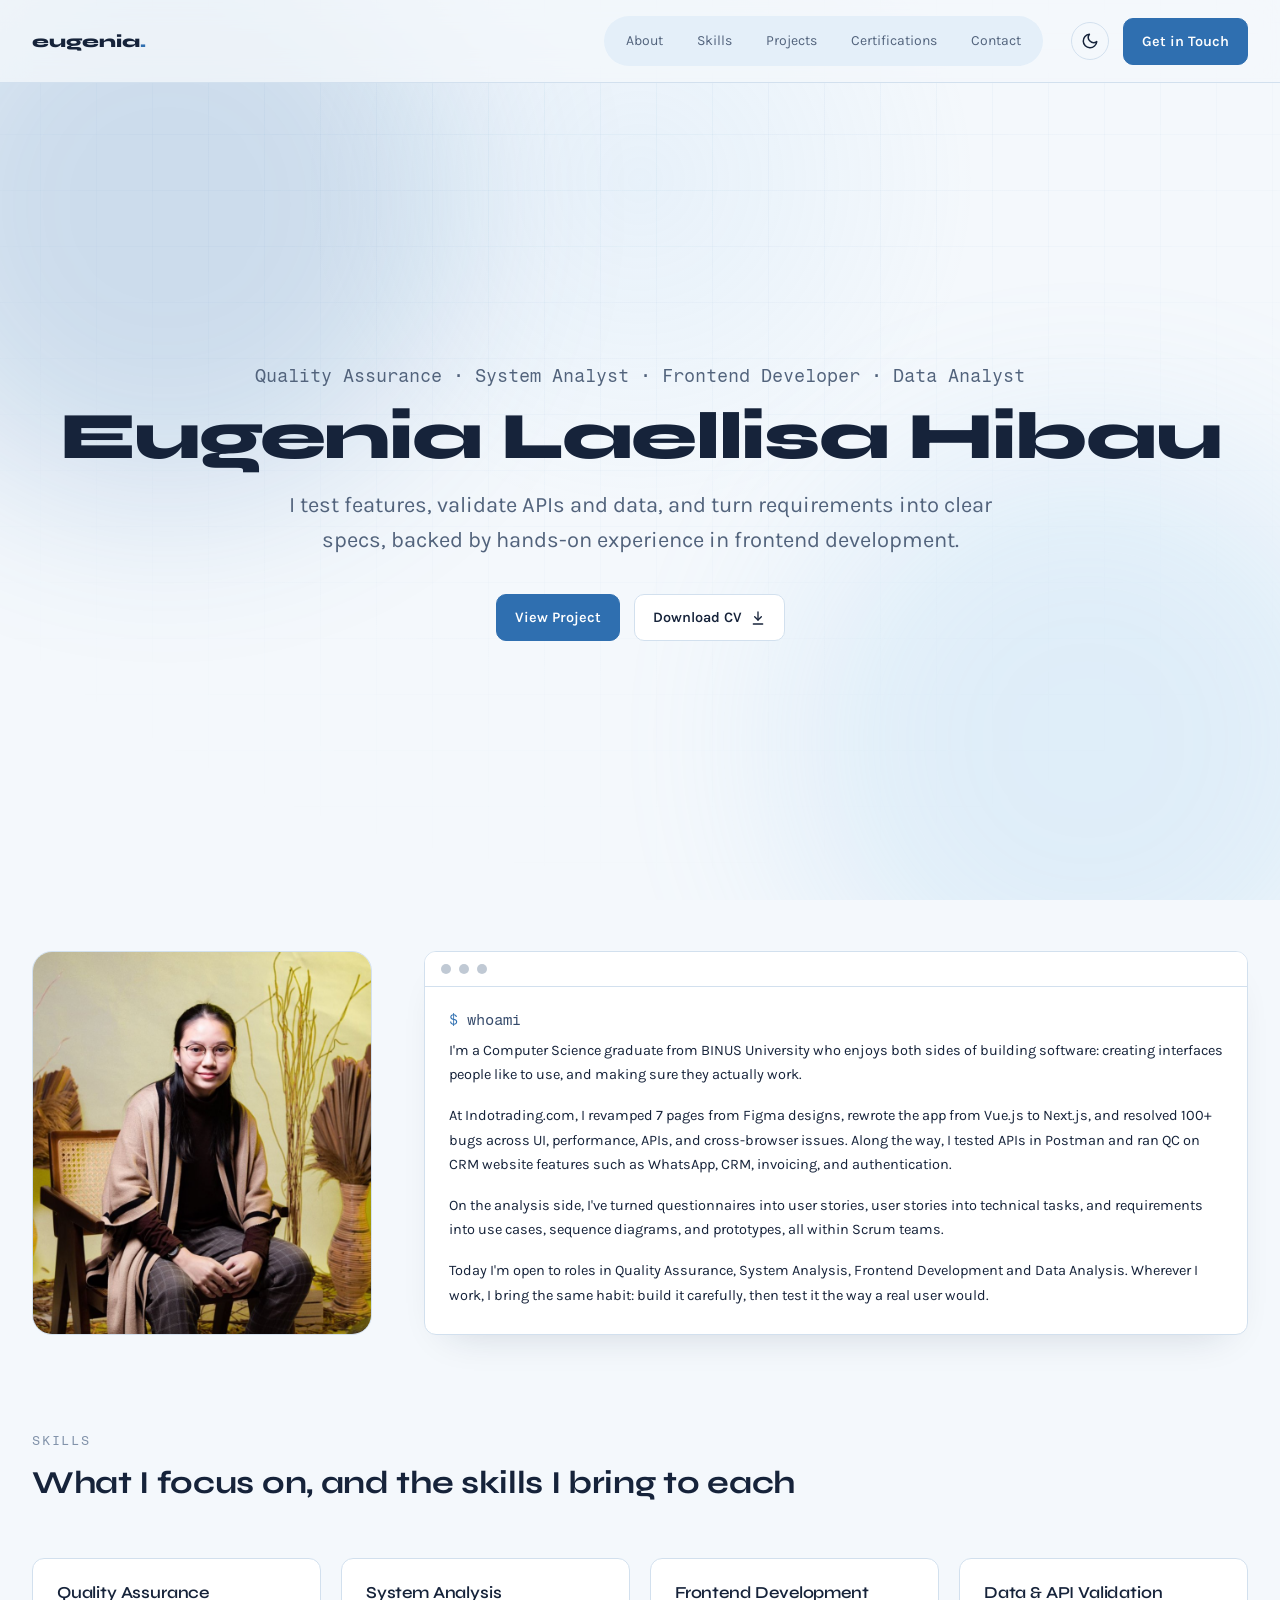
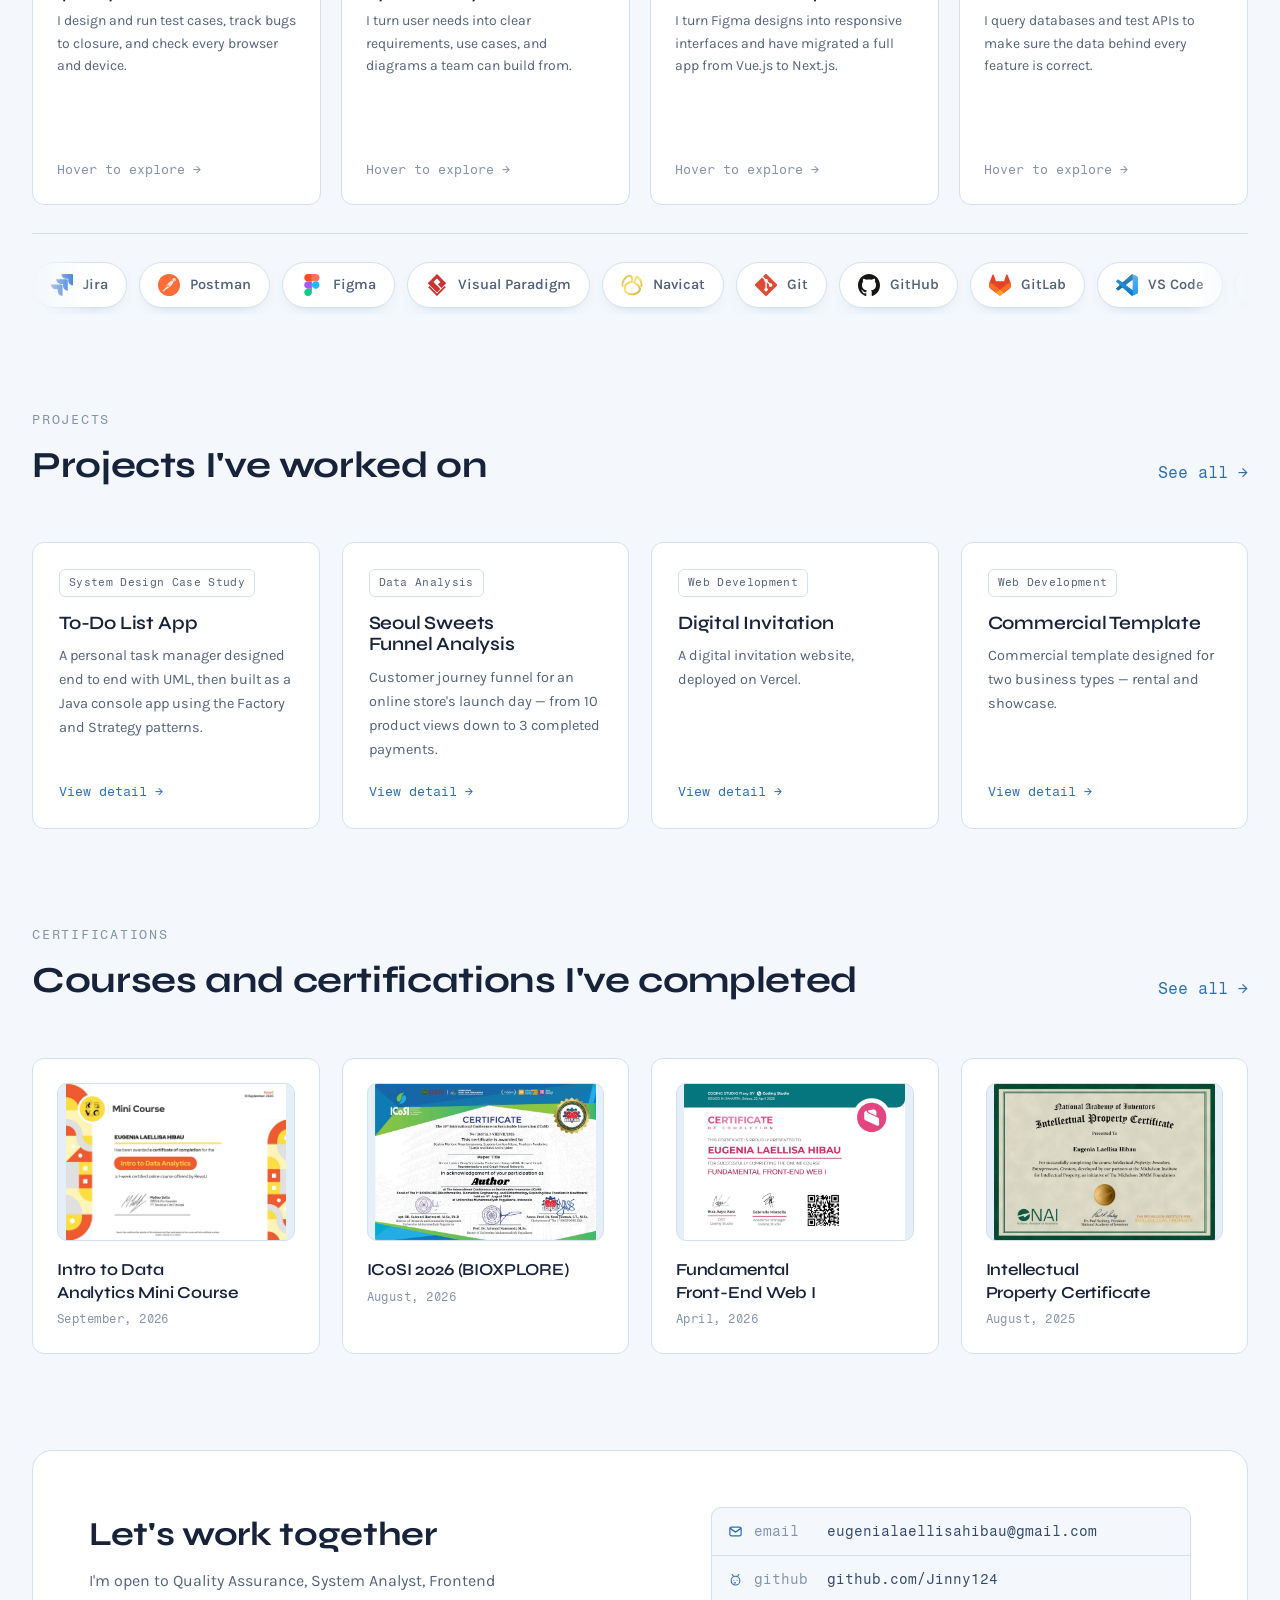
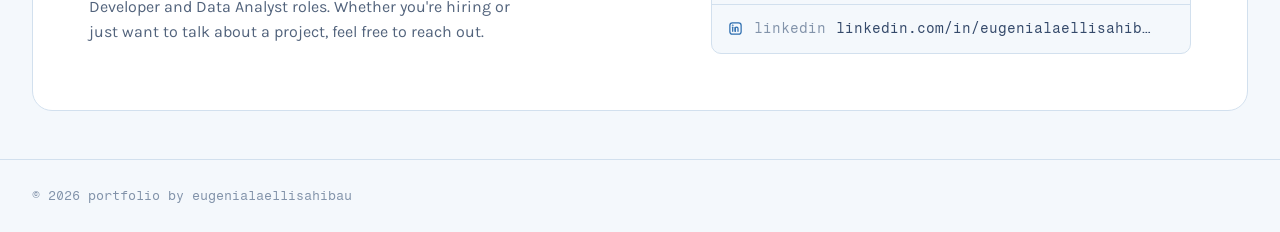
==== index.html @ f37edc4a "feat: tambah menu hamburger buat navigasi di mobile Nav pill (About/Skills/Projects/Certifications/C" ====
<!doctype html>
<html lang="id">
  <head>
    <meta charset="utf-8" />
    <meta name="viewport" content="width=device-width, initial-scale=1" />
    <meta
      name="description"
      content="Portofolio Jinny — System Analyst, Web Developer, dan QA."
    />
    <title>Eugenia Laellisa Hibau</title>

    <!-- SVG dipakai browser modern; ICO jadi cadangan dan juga yang diambil
         browser saat meminta /favicon.ico sendiri. -->
    <link rel="icon" href="favicon.svg" type="image/svg+xml" />
    <link rel="icon" href="favicon.ico" sizes="16x16 32x32 48x48" />
    <link rel="apple-touch-icon" href="apple-touch-icon.png" />

    <link rel="preconnect" href="https://fonts.googleapis.com" />
    <link rel="preconnect" href="https://fonts.gstatic.com" crossorigin />
    <link
      rel="stylesheet"
      href="https://fonts.googleapis.com/css2?family=Syne:wght@600;700;800&family=Karla:wght@400;500;600;700&family=Fragment+Mono&display=swap"
    />

    <link rel="stylesheet" href="css/tokens.css" />
    <link rel="stylesheet" href="css/base.css" />
    <link rel="stylesheet" href="css/reactbits.css" />
    <link rel="stylesheet" href="css/layout.css" />
    <link rel="stylesheet" href="css/sections.css" />

    <script type="module" src="js/main.js"></script>
  </head>

  <body>
    <!-- lapisan latar dekoratif; tidak membawa informasi -->
    <div class="bg-fx" aria-hidden="true">
      <div class="bg-grid"></div>
      <div class="bg-blob b1"></div>
      <div class="bg-blob b2"></div>
      <div class="bg-spot" id="bg-spot"></div>
    </div>

    <div class="page">
      <header class="nav">
        <div class="nav-row">
          <a href="#top" class="logo">eugenia<span>.</span></a>

          <nav class="links" id="nav-links">
            <a href="#tentang">About</a>
            <a href="#keahlian">Skills</a>
            <a href="#proyek">Projects</a>
            <a href="#sertifikat">Certifications</a>
            <a href="#kontak">Contact</a>
          </nav>

          <button
            type="button"
            class="nav-toggle"
            id="nav-toggle"
            aria-label="Buka menu navigasi"
            aria-expanded="false"
            aria-controls="nav-links"
          >
            <svg
              class="icon-menu"
              viewBox="0 0 24 24"
              fill="none"
              stroke="currentColor"
              stroke-width="2"
              stroke-linecap="round"
              stroke-linejoin="round"
              aria-hidden="true"
            >
              <path d="M4 7h16M4 12h16M4 17h16" />
            </svg>
            <svg
              class="icon-close"
              viewBox="0 0 24 24"
              fill="none"
              stroke="currentColor"
              stroke-width="2"
              stroke-linecap="round"
              stroke-linejoin="round"
              aria-hidden="true"
            >
              <path d="M6 6 18 18M18 6 6 18" />
            </svg>
          </button>

          <div class="nav-cta">
            <button
              type="button"
              class="theme-toggle"
              id="theme-toggle"
              aria-label="Ganti tema terang/gelap"
            >
              <svg
                class="icon-sun"
                viewBox="0 0 24 24"
                fill="none"
                stroke="currentColor"
                stroke-width="2"
                stroke-linecap="round"
                stroke-linejoin="round"
                aria-hidden="true"
              >
                <circle cx="12" cy="12" r="4"></circle>
                <path
                  d="M12 2v2M12 20v2M4.93 4.93l1.41 1.41M17.66 17.66l1.41 1.41M2 12h2M20 12h2M4.93 19.07l1.41-1.41M17.66 6.34l1.41-1.41"
                ></path>
              </svg>
              <svg
                class="icon-moon"
                viewBox="0 0 24 24"
                fill="none"
                stroke="currentColor"
                stroke-width="2"
                stroke-linecap="round"
                stroke-linejoin="round"
                aria-hidden="true"
              >
                <path d="M21 12.79A9 9 0 1 1 11.21 3 7 7 0 0 0 21 12.79Z"></path>
              </svg>
            </button>

            <a class="btn btn-primary" href="#kontak">Get in Touch</a>
          </div>
        </div>
      </header>

      <main id="top">
        <!-- ============ Hero ============ -->
        <section class="hero">

          <div class="container hero-inner">
            <p class="hero-roles">
              Quality Assurance &middot; System Analyst &middot; Frontend Developer &middot;
              Data Analyst
            </p>

            <!-- React Bits: SplitText, lalu GradientText pada kata terakhir.
                 Teksnya sengaja ditulis di HTML, bukan di JavaScript, supaya
                 tetap terbaca mesin pencari dan pembaca layar. -->
            <h1 id="hero-heading">Eugenia Laellisa Hibau</h1>

            <p class="sub" data-animated-content>
              I test features, validate APIs and data, and turn requirements into
              clear specs, backed by hands-on experience in frontend development.
            </p>

            <div class="hero-cta" data-animated-content data-ac-delay="0.1">
              <a class="btn btn-primary" href="#proyek">View Project</a>
              <a
                class="btn btn-ghost"
                href="assets/cv/eugenia-laellisa-hibau-cv.pdf"
                download="Eugenia Laellisa Hibau - CV.pdf"
              >
                Download CV
                <svg
                  viewBox="0 0 24 24"
                  width="16"
                  height="16"
                  fill="none"
                  stroke="currentColor"
                  stroke-width="2"
                  stroke-linecap="round"
                  stroke-linejoin="round"
                  aria-hidden="true"
                >
                  <path d="M12 3v12" />
                  <path d="M7 10l5 5 5-5" />
                  <path d="M5 21h14" />
                </svg>
              </a>
            </div>
          </div>
        </section>

        <!-- ============ Tentang ============ -->
        <section id="tentang">
          <div class="container">
            <div class="about-grid">
              <div class="avatar" data-animated-content>
                <img
                  src="assets/img/eugenia-portrait.jpg"
                  alt="Eugenia Laellisa Hibau"
                  width="802"
                  height="1400"
                  loading="lazy"
                  decoding="async"
                />
              </div>

              <div data-animated-content data-ac-delay="0.1">
                <div class="terminal">
                  <div class="terminal-bar">
                    <i></i><i></i><i></i>
                  </div>

                  <div class="terminal-body">
                    <div class="line"><span class="prompt">$</span> whoami</div>
                    <p>
                      I'm a Computer Science graduate from BINUS University who
                      enjoys both sides of building software: creating interfaces
                      people like to use, and making sure they actually work.
                    </p>
                    <p>
                      At Indotrading.com, I revamped 7 pages from Figma designs,
                      rewrote the app from Vue.js to Next.js, and resolved 100+
                      bugs across UI, performance, APIs, and cross-browser issues.
                      Along the way, I tested APIs in Postman and ran QC on
                      CRM website features such as WhatsApp, CRM, invoicing, and
                      authentication.
                    </p>
                    <p>
                      On the analysis side, I've turned questionnaires into user
                      stories, user stories into technical tasks, and requirements
                      into use cases, sequence diagrams, and prototypes, all within
                      Scrum teams.
                    </p>
                    <p>
                      Today I'm open to roles in Quality Assurance, System
                      Analysis, Frontend Development and Data Analysis. Wherever I
                      work, I bring the same habit: build it carefully, then test
                      it the way a real user would.
                    </p>
                  </div>
                </div>
              </div>
            </div>
          </div>
        </section>

        <!-- ============ Keahlian ============ -->
        <section id="keahlian">
          <div class="container">
            <div class="section-head" data-animated-content>
              <div class="kicker">Skills</div>
              <h2>What I focus on, and the skills I bring to each</h2>
            </div>

            <!-- Tiap kartu memakai tiga komponen sekaligus:
                 AnimatedContent (masuk saat di-scroll), SpotlightCard (sorot
                 mengikuti kursor), dan TiltedCard (miring 3D saat hover).
                 .skill-desc tampil normal; .skill-list (baru muncul saat
                 di-hover, lihat sections.css) menggantikannya dengan daftar
                 keahlian bercentang -- datanya sama, cuma tampilannya beda. -->
            <div class="skills-grid">
              <div class="card-spotlight skill-card" data-animated-content data-spotlight data-tilt>
                <h3 class="skill-title">Quality Assurance</h3>
                <div class="skill-body">
                  <p class="skill-desc">
                    I design and run test cases, track bugs to closure, and check
                    every browser and device.
                  </p>
                  <ul class="skill-list">
                    <li>Test case design</li>
                    <li>Functional testing</li>
                    <li>Integration testing</li>
                    <li>Bug tracking</li>
                    <li>Cross-browser testing</li>
                  </ul>
                </div>
                <span class="skill-count">Hover to explore &rarr;</span>
              </div>

              <div
                class="card-spotlight skill-card"
                data-animated-content
                data-ac-delay="0.08"
                data-spotlight
                data-tilt
              >
                <h3 class="skill-title">System Analysis</h3>
                <div class="skill-body">
                  <p class="skill-desc">
                    I turn user needs into clear requirements, use cases, and
                    diagrams a team can build from.
                  </p>
                  <ul class="skill-list">
                    <li>Requirements analysis</li>
                    <li>Use cases</li>
                    <li>User flows</li>
                    <li>UML diagrams</li>
                    <li>UI prototyping</li>
                  </ul>
                </div>
                <span class="skill-count">Hover to explore &rarr;</span>
              </div>

              <div
                class="card-spotlight skill-card"
                data-animated-content
                data-ac-delay="0.16"
                data-spotlight
                data-tilt
              >
                <h3 class="skill-title">Frontend Development</h3>
                <div class="skill-body">
                  <p class="skill-desc">
                    I turn Figma designs into responsive interfaces and have
                    migrated a full app from Vue.js to Next.js.
                  </p>
                  <ul class="skill-list">
                    <li>HTML &amp; CSS</li>
                    <li>JavaScript</li>
                    <li>Next.js &amp; Vue.js</li>
                    <li>React Native</li>
                    <li>Bootstrap</li>
                  </ul>
                </div>
                <span class="skill-count">Hover to explore &rarr;</span>
              </div>

              <div
                class="card-spotlight skill-card"
                data-animated-content
                data-ac-delay="0.24"
                data-spotlight
                data-tilt
              >
                <h3 class="skill-title">Data &amp; API Validation</h3>
                <div class="skill-body">
                  <p class="skill-desc">
                    I query databases and test APIs to make sure the data behind
                    every feature is correct.
                  </p>
                  <ul class="skill-list">
                    <li>SQL queries</li>
                    <li>API testing</li>
                    <li>Data validation</li>
                    <li>MongoDB</li>
                    <li>Data visualization</li>
                  </ul>
                </div>
                <span class="skill-count">Hover to explore &rarr;</span>
              </div>
            </div>

            <!-- Marquee logo + nama, berhenti saat di-hover. Grup kedua adalah
                 salinan grup pertama (aria-hidden) supaya putarannya mulus.
                 Logo Navicat berupa PNG (dipotong dari gambar yang diberikan);
                 logo lain berupa SVG. -->
            <div class="toolbox-strip" data-animated-content data-ac-delay="0.3">
              <div class="tools-marquee">
                <div class="tools-track">
                  <ul class="tools-group">
                    <li class="tool-chip"><img src="assets/logos/jira.svg" alt="" width="22" height="22" />Jira</li>
                    <li class="tool-chip"><img src="assets/logos/postman.svg" alt="" width="22" height="22" />Postman</li>
                    <li class="tool-chip"><img src="assets/logos/figma.svg" alt="" width="22" height="22" />Figma</li>
                    <li class="tool-chip"><img src="assets/logos/visual-paradigm.svg" alt="" width="22" height="22" />Visual Paradigm</li>
                    <li class="tool-chip"><img src="assets/logos/navicat.png" alt="" width="22" height="22" />Navicat</li>
                    <li class="tool-chip"><img src="assets/logos/git.svg" alt="" width="22" height="22" />Git</li>
                    <li class="tool-chip"><img class="logo-mono" src="assets/logos/github.svg" alt="" width="22" height="22" />GitHub</li>
                    <li class="tool-chip"><img src="assets/logos/gitlab.svg" alt="" width="22" height="22" />GitLab</li>
                    <li class="tool-chip"><img src="assets/logos/visual-studio-code.svg" alt="" width="22" height="22" />VS Code</li>
                    <li class="tool-chip"><img src="assets/logos/notion.svg" alt="" width="22" height="22" />Notion</li>
                    <li class="tool-chip"><img src="assets/logos/google.svg" alt="" width="22" height="22" />Google Workspace</li>
                    <li class="tool-chip"><img src="assets/logos/microsoft-office.svg" alt="" width="22" height="22" />Microsoft Office</li>
                  </ul>
                  <ul class="tools-group" aria-hidden="true">
                    <li class="tool-chip"><img src="assets/logos/jira.svg" alt="" width="22" height="22" />Jira</li>
                    <li class="tool-chip"><img src="assets/logos/postman.svg" alt="" width="22" height="22" />Postman</li>
                    <li class="tool-chip"><img src="assets/logos/figma.svg" alt="" width="22" height="22" />Figma</li>
                    <li class="tool-chip"><img src="assets/logos/visual-paradigm.svg" alt="" width="22" height="22" />Visual Paradigm</li>
                    <li class="tool-chip"><img src="assets/logos/navicat.png" alt="" width="22" height="22" />Navicat</li>
                    <li class="tool-chip"><img src="assets/logos/git.svg" alt="" width="22" height="22" />Git</li>
                    <li class="tool-chip"><img class="logo-mono" src="assets/logos/github.svg" alt="" width="22" height="22" />GitHub</li>
                    <li class="tool-chip"><img src="assets/logos/gitlab.svg" alt="" width="22" height="22" />GitLab</li>
                    <li class="tool-chip"><img src="assets/logos/visual-studio-code.svg" alt="" width="22" height="22" />VS Code</li>
                    <li class="tool-chip"><img src="assets/logos/notion.svg" alt="" width="22" height="22" />Notion</li>
                    <li class="tool-chip"><img src="assets/logos/google.svg" alt="" width="22" height="22" />Google Workspace</li>
                    <li class="tool-chip"><img src="assets/logos/microsoft-office.svg" alt="" width="22" height="22" />Microsoft Office</li>
                  </ul>
                </div>
              </div>
            </div>
          </div>
        </section>

        <!-- ============ Proyek ============ -->
        <section id="proyek">
          <div class="container">
            <div data-animated-content>
              <div class="section-head-row">
                <div class="section-head">
                  <div class="kicker">Projects</div>
                  <h2>Projects I've worked on</h2>
                </div>

                <a class="section-see-all" href="projects.html">See all &rarr;</a>
              </div>
            </div>

            <!-- data-caption mengaktifkan tooltip bawaan TiltedCard.
                 Kartunya sendiri adalah <a> -- klik di mana saja di kartu
                 membuka halaman detail, bukan cuma tautan kecil di bawah. -->
            <div class="projects-grid">
              <a
                class="card-spotlight project-card"
                href="projects/todo-list-app.html"
                data-animated-content
                data-spotlight="accent"
                data-tilt
                data-caption="To-Do List App"
              >
                <div class="project-tags">
                  <span class="pill">System Design Case Study</span>
                </div>
                <h3>To-Do List App</h3>
                <p class="desc">
                  A personal task manager designed end to end with UML, then
                  built as a Java console app using the Factory and Strategy
                  patterns.
                </p>
                <span class="project-link">View detail &rarr;</span>
              </a>

              <a
                class="card-spotlight project-card"
                href="projects/seoul-sweets-funnel.html"
                data-animated-content
                data-ac-delay="0.06"
                data-spotlight="accent"
                data-tilt
                data-caption="Seoul Sweets Funnel Analysis"
              >
                <div class="project-tags">
                  <span class="pill">Data Analysis</span>
                </div>
                <h3>Seoul Sweets Funnel Analysis</h3>
                <p class="desc">
                  Customer journey funnel for an online store's launch day
                  &mdash; from 10 product views down to 3 completed payments.
                </p>
                <span class="project-link">View detail &rarr;</span>
              </a>

              <a
                class="card-spotlight project-card"
                href="projects/digital-invitation.html"
                data-animated-content
                data-ac-delay="0.12"
                data-spotlight="accent"
                data-tilt
                data-caption="Digital Invitation"
              >
                <div class="project-tags">
                  <span class="pill">Web Development</span>
                </div>
                <h3>Digital Invitation</h3>
                <p class="desc">
                  A digital invitation website, deployed on Vercel.
                </p>
                <span class="project-link">View detail &rarr;</span>
              </a>

              <a
                class="card-spotlight project-card"
                href="projects/kriya-nusantara.html"
                data-animated-content
                data-ac-delay="0.18"
                data-spotlight="accent"
                data-tilt
                data-caption="Commercial Template"
              >
                <div class="project-tags">
                  <span class="pill">Web Development</span>
                </div>
                <h3>Commercial Template</h3>
                <p class="desc">
                  Commercial template designed for two business types
                  &mdash; rental and showcase.
                </p>
                <span class="project-link">View detail &rarr;</span>
              </a>

            </div>
          </div>
        </section>

        <!-- ============ Sertifikat ============ -->
        <section id="sertifikat">
          <div class="container">
            <div data-animated-content>
              <div class="section-head-row">
                <div class="section-head">
                  <div class="kicker">Certifications</div>
                  <h2>Courses and certifications I've completed</h2>
                </div>

                <a class="section-see-all" href="certificates.html">See all &rarr;</a>
              </div>
            </div>

            <!-- Kerangka kosong. Isi tiap kartu dengan sertifikat asli:
                 .cert-badge  inisial penerbit, dua sampai tiga huruf
                 .cert-year   tahun terbit
                 .cert-title  nama sertifikat
                 .cert-issuer lembaga penerbit
                 .cert-id     nomor kredensial, hapus barisnya kalau tidak ada
                 .cert-link   href ke halaman verifikasi
                 Salin satu blok untuk menambah kartu; tidak ada yang perlu
                 disentuh di berkas JavaScript. -->
            <div class="certs-grid certs-grid-4">
              <article
                class="card-spotlight cert-card"
                data-animated-content
                data-spotlight
                data-tilt
              >
                <button
                  type="button"
                  class="cert-thumb"
                  data-full="assets/sertifikat/revou-intro-data-analytics.jpg"
                  data-title="Certificate of Completion: Intro to Data Analytics dari RevoU"
                >
                  <img
                    src="assets/sertifikat/revou-intro-data-analytics.jpg"
                    alt="Certificate of Completion: Intro to Data Analytics dari RevoU"
                    loading="lazy"
                    decoding="async"
                  />
                </button>

                <h3 class="cert-title">Intro to Data Analytics Mini Course</h3>
                <p class="cert-date">September, 2026</p>
              </article>

              <article
                class="card-spotlight cert-card"
                data-animated-content
                data-ac-delay="0.06"
                data-spotlight
                data-tilt
              >
                <button
                  type="button"
                  class="cert-thumb"
                  data-full="assets/sertifikat/icosi-bioxplore-2026.jpg"
                  data-title="Sertifikat Author ICoSI 2026 BIOXPLORE dari Universitas Muhammadiyah Yogyakarta"
                >
                  <img
                    src="assets/sertifikat/icosi-bioxplore-2026.jpg"
                    alt="Sertifikat Author ICoSI 2026 BIOXPLORE dari Universitas Muhammadiyah Yogyakarta"
                    loading="lazy"
                    decoding="async"
                  />
                </button>

                <h3 class="cert-title">ICoSI 2026 (BIOXPLORE)</h3>
                <p class="cert-date">August, 2026</p>
              </article>

              <article
                class="card-spotlight cert-card"
                data-animated-content
                data-ac-delay="0.12"
                data-spotlight
                data-tilt
              >
                <button
                  type="button"
                  class="cert-thumb"
                  data-full="assets/sertifikat/coding-studio-frontend-web-i.jpg"
                  data-title="Sertifikat Fundamental Front-End Web I dari Coding Studio"
                >
                  <img
                    src="assets/sertifikat/coding-studio-frontend-web-i.jpg"
                    alt="Sertifikat Fundamental Front-End Web I dari Coding Studio"
                    loading="lazy"
                    decoding="async"
                  />
                </button>

                <h3 class="cert-title">Fundamental Front-End Web I</h3>
                <p class="cert-date">April, 2026</p>
              </article>

              <article
                class="card-spotlight cert-card"
                data-animated-content
                data-ac-delay="0.18"
                data-spotlight
                data-tilt
              >
                <button
                  type="button"
                  class="cert-thumb"
                  data-full="assets/sertifikat/nai-intellectual-property.jpg"
                  data-title="Sertifikat Intellectual Property dari National Academy of Inventors"
                >
                  <img
                    src="assets/sertifikat/nai-intellectual-property.jpg"
                    alt="Sertifikat Intellectual Property dari National Academy of Inventors"
                    loading="lazy"
                    decoding="async"
                  />
                </button>

                <h3 class="cert-title">Intellectual Property Certificate</h3>
                <p class="cert-date">August, 2025</p>
              </article>

            </div>
          </div>
        </section>

        <!-- ============ Kontak ============ -->
        <section id="kontak">
          <div class="container">
            <div class="contact-card" data-animated-content>
              <div>
                <!-- React Bits: GradientText -->
                <h2>Let's work <span id="grad-terhubung">together</span></h2>
                <p>
                  I'm open to Quality Assurance, System Analyst, Frontend Developer
                  and Data Analyst roles. Whether you're hiring or just want to talk
                  about a project, feel free to reach out.
                </p>
              </div>

              <!-- Melanjutkan gaya "$ kontak --email" yang tadinya ada di sini
                   sebagai baris statis; sekarang tiga barisnya langsung tautan. -->
              <div class="term-box">
                <a class="term-row" href="mailto:eugenialaellisahibau@gmail.com">
                  <svg
                    viewBox="0 0 24 24"
                    fill="none"
                    stroke="currentColor"
                    stroke-width="2"
                    stroke-linecap="round"
                    stroke-linejoin="round"
                    aria-hidden="true"
                  >
                    <rect x="3" y="5" width="18" height="14" rx="2.5"></rect>
                    <path d="M3.5 7l8.5 6 8.5-6"></path>
                  </svg>
                  <span class="field">email</span>
                  <span class="value">eugenialaellisahibau@gmail.com</span>
                  <span class="arrow" aria-hidden="true">&rarr;</span>
                </a>
                <a class="term-row" href="https://github.com/Jinny124" target="_blank" rel="noopener">
                  <svg
                    viewBox="0 0 24 24"
                    fill="none"
                    stroke="currentColor"
                    stroke-width="1.7"
                    stroke-linecap="round"
                    stroke-linejoin="round"
                    aria-hidden="true"
                  >
                    <path d="M8.5 5 6.7 2.3M15.5 5l1.8-2.7"></path>
                    <circle cx="12" cy="12.3" r="7"></circle>
                    <circle cx="9.4" cy="11.6" r="0.9" fill="currentColor" stroke="none"></circle>
                    <circle cx="14.6" cy="11.6" r="0.9" fill="currentColor" stroke="none"></circle>
                    <path d="M10 15.6c.7.7 1.3.7 2 0"></path>
                  </svg>
                  <span class="field">github</span>
                  <span class="value">github.com/Jinny124</span>
                  <span class="arrow" aria-hidden="true">&rarr;</span>
                </a>
                <a
                  class="term-row"
                  href="https://www.linkedin.com/in/eugenialaellisahibau"
                  target="_blank"
                  rel="noopener"
                >
                  <svg
                    viewBox="0 0 24 24"
                    fill="none"
                    stroke="currentColor"
                    stroke-width="2"
                    stroke-linecap="round"
                    stroke-linejoin="round"
                    aria-hidden="true"
                  >
                    <rect x="3" y="3" width="18" height="18" rx="4"></rect>
                    <line x1="7.5" y1="10" x2="7.5" y2="16.5"></line>
                    <circle cx="7.5" cy="7" r="0.4" fill="currentColor"></circle>
                    <path d="M11.5 16.5V12c0-1.4 1.1-2.3 2.3-2.3 1.2 0 2.2.9 2.2 2.3v4.5"></path>
                    <line x1="11.5" y1="10" x2="11.5" y2="16.5"></line>
                  </svg>
                  <span class="field">linkedin</span>
                  <span class="value">linkedin.com/in/eugenialaellisahibau</span>
                  <span class="arrow" aria-hidden="true">&rarr;</span>
                </a>
              </div>
            </div>
          </div>
        </section>
      </main>

      <footer>
        <div class="footer-row">
          <span>&copy; 2026 portfolio by eugenialaellisahibau</span>
        </div>
      </footer>
    </div>
  </body>
</html>
---- css/tokens.css ----
/* ============================================================
   Design token — sumber tunggal untuk warna, radius, dan font.

   Light-first: nilai di :root adalah tema baby blue dan putih,
   dan itu yang tampil untuk semua orang secara bawaan, termasuk
   yang sistemnya diatur gelap. Tema gelap hanya aktif kalau
   pengunjung memilihnya sendiri lewat tombol tema
   (atribut [data-theme='dark'] di <html>).

   Dua biru, dengan peran berbeda:
   --accent    biru tua, untuk tombol dan TEKS. Kontrasnya cukup di
               atas putih.
   --accent-2  baby blue, hanya untuk garis, titik, dan rona. Terlalu
               muda untuk teks: jangan dipakai sebagai `color:` di
               atas latar terang.
   ============================================================ */

:root {
  --bg: #f4f8fc;
  --bg-elevated: #ffffff;
  --surface: #ffffff;
  --surface-2: #e4eff9;
  --border: #d2e0ee;

  --text: #16233a;
  --text-muted: #52637c;
  --text-dim: #8293aa;
  --code: #34496a;

  --accent: #2f6fb0;
  --accent-2: #8cc5ee;
  --accent-warm: #bfe0f7;

  /* warna teks di atas tombol berwarna aksen */
  --on-accent: #ffffff;

  --shadow: 0 18px 40px -24px rgba(22, 35, 58, 0.2);

  --radius-s: 10px;
  --radius-m: 12px;
  --radius-l: 20px;

  --font-display: 'Syne', 'Segoe UI', sans-serif;
  --font-body: 'Karla', 'Segoe UI', Arial, sans-serif;
  --font-mono: 'Fragment Mono', 'Consolas', monospace;

  /* dipakai .theme-toggle untuk menentukan ikon mana yang tampil */
  --icon-sun: none;
  --icon-moon: inline;
}

/* Tema gelap: navy-arang dengan baby blue sebagai aksen. Di latar gelap
   baby blue cukup terang untuk teks, jadi keduanya boleh jadi teks.
   Hanya lewat pilihan manual, tidak mengikuti sistem. */
:root[data-theme='dark'] {
  --bg: #0f1520;
  --bg-elevated: #141c29;
  --surface: #18212f;
  --surface-2: #1f2b3c;
  --border: #2a3749;

  --text: #e6eef8;
  --text-muted: #a0afc2;
  --text-dim: #6c7c91;
  --code: #c3d4ea;

  --accent: #8cc5ee;
  --accent-2: #6aaee0;
  --accent-warm: #bfe0f7;

  --on-accent: #0c1522;

  --shadow: 0 20px 50px -24px rgba(0, 0, 0, 0.55);

  --icon-sun: inline;
  --icon-moon: none;
}
---- css/base.css ----
/* ============================================================
   Reset ringan, tipografi dasar, dan pembungkus lebar halaman.
   ============================================================ */

* {
  box-sizing: border-box;
}

html {
  scroll-behavior: smooth;
}

body {
  margin: 0;
  background: var(--bg);
  color: var(--text);
  font-family: var(--font-body);
  font-size: 16px;
  line-height: 1.6;
  -webkit-font-smoothing: antialiased;
}

a {
  color: inherit;
}

/* line-height 1.15, bukan mewarisi 1.6 dari body: pada font sebesar
   judul, leading longgar ala paragraf menambah spasi kosong di atas
   dan bawah tulisan jauh lebih besar dari yang terlihat wajar, dan
   selama ini membuat jarak di sekitar semua judul section terasa
   terlalu lebar. .hero h1 sudah punya line-height sendiri (0.98) jadi
   tidak terpengaruh. */
h1,
h2,
h3 {
  margin: 0;
  font-family: var(--font-display);
  line-height: 1.15;
  letter-spacing: -0.01em;
  text-wrap: balance;
}

p {
  margin: 0;
}

::selection {
  background: var(--accent);
  color: #fff;
}

:focus-visible {
  outline: 2px solid var(--accent);
  outline-offset: 3px;
}

/* Section yang difokuskan lewat JS setelah klik navigasi (tabindex="-1")
   tidak perlu garis fokus mengelilingi seluruh section. */
[tabindex='-1']:focus {
  outline: none;
}

.container {
  max-width: 1360px;
  margin: 0 auto;
  padding: 0 clamp(16px, 3vw, 32px);
}
---- css/reactbits.css ----
/* ============================================================
   CSS komponen React Bits (https://www.reactbits.dev/)

   Nama class dipertahankan persis seperti komponen aslinya supaya
   mudah dicocokkan dengan dokumentasi. Yang berubah hanya nilai
   warna hardcode -> token halaman, dan itu ditandai per kasus.

   Padanan file di repo React Bits:
     SplitText       src/content/TextAnimations/SplitText/
     GradientText    src/content/TextAnimations/GradientText/
     SpotlightCard   src/content/Components/SpotlightCard/
     TiltedCard      src/content/Components/TiltedCard/
   ============================================================ */

/* ---------------- SplitText ---------------- */

.split-parent {
  display: inline-block;
  overflow: hidden;
  white-space: normal;
  word-wrap: break-word;
  will-change: transform, opacity;
  /* Kompensasi descender: tanpa ini overflow:hidden memotong ekor
     huruf g/y/p pada baris terakhir. */
  padding-bottom: 0.14em;
  margin-bottom: -0.14em;
}

.split-word {
  display: inline-block;
  white-space: nowrap;
  will-change: transform, opacity;
}

.split-char {
  display: inline-block;
  will-change: transform, opacity;
}

/* ---------------- GradientText ---------------- */

.animated-gradient-text {
  position: relative;
  margin: 0 auto;
  display: flex;
  max-width: fit-content;
  flex-direction: row;
  align-items: center;
  justify-content: center;
  border-radius: 20px;
  font-weight: 500;
  backdrop-filter: blur(10px);
  transition: box-shadow 0.5s ease-out;
  overflow: hidden;
}

/* Tambahan di luar komponen asli: varian untuk dipakai sebagai satu
   kata di tengah kalimat, bukan sebagai blok berdiri sendiri. */
.animated-gradient-text.inline {
  display: inline-block;
  margin: 0;
  max-width: none;
  border-radius: 0;
  font-weight: inherit;
  backdrop-filter: none;
  overflow: visible;
  vertical-align: top;
}

.animated-gradient-text.with-border {
  padding: 5.6px 12px;
}

.gradient-overlay {
  position: absolute;
  inset: 0;
  z-index: 0;
  pointer-events: none;
}

.gradient-overlay::before {
  content: '';
  position: absolute;
  left: 50%;
  top: 50%;
  width: calc(100% - 2px);
  height: calc(100% - 2px);
  transform: translate(-50%, -50%);
  border-radius: inherit;
  /* Asli hardcode #120F17. Dipakai token supaya tema terang ikut benar. */
  background-color: var(--bg-elevated);
  z-index: -1;
}

.text-content {
  display: inline-block;
  position: relative;
  z-index: 2;
  background-clip: text;
  -webkit-background-clip: text;
  color: transparent;
}

/* ---------------- SpotlightCard ---------------- */

.card-spotlight {
  position: relative;
  overflow: hidden;
  padding: 32px;
  /* Asli: border-radius 24px, background #111, border #222. */
  border-radius: var(--radius-m);
  border: 1px solid var(--border);
  background: var(--bg-elevated);

  --mouse-x: 50%;
  --mouse-y: 50%;
  --spotlight-color: rgba(255, 255, 255, 0.05);
}

.card-spotlight::before {
  content: '';
  position: absolute;
  inset: 0;
  background: radial-gradient(
    circle at var(--mouse-x) var(--mouse-y),
    var(--spotlight-color),
    transparent 80%
  );
  opacity: 0;
  transition: opacity 0.5s ease;
  pointer-events: none;
}

.card-spotlight:hover::before,
.card-spotlight:focus-within::before {
  opacity: 0.6;
}

/* ---------------- TiltedCard ---------------- */

/* Komponen asli membungkus <img> di dalam .tilted-card-figure yang
   memegang perspective. Di sini tilt dipasang langsung ke kartu
   konten, jadi perspective ikut masuk ke dalam transform. */
.tilted-card {
  transform-style: preserve-3d;
  will-change: transform;
}

.tilted-card-caption {
  pointer-events: none;
  position: absolute;
  left: 0;
  top: 0;
  z-index: 3;
  border-radius: 4px;
  background-color: #fff;
  padding: 4px 10px;
  font-size: 10px;
  color: #2d2d2d;
  white-space: nowrap;
  opacity: 0;
  will-change: transform, opacity;
}
---- css/layout.css ----
/* ============================================================
   Kerangka halaman: lapisan latar, navigasi, tombol, hero,
   kepala section, dan footer.
   ============================================================ */

/* ---------------- lapisan latar ---------------- */

.bg-fx {
  position: fixed;
  inset: 0;
  z-index: 0;
  pointer-events: none;
  overflow: hidden;
}

.bg-grid {
  position: absolute;
  inset: -10% -10%;
  background-image:
    linear-gradient(to right, color-mix(in srgb, var(--accent) 6%, transparent) 1px, transparent 1px),
    linear-gradient(to bottom, color-mix(in srgb, var(--accent) 6%, transparent) 1px, transparent 1px);
  background-size: 56px 56px;
  -webkit-mask-image: radial-gradient(circle at 50% 0%, black, transparent 75%);
  mask-image: radial-gradient(circle at 50% 0%, black, transparent 75%);
}

/* posisi --mx / --my diisi oleh js/main.js mengikuti kursor */
.bg-spot {
  position: absolute;
  inset: 0;
  background: radial-gradient(
    560px circle at var(--mx, 50%) var(--my, 20%),
    color-mix(in srgb, var(--accent-2) 12%, transparent),
    transparent 60%
  );
  transition: background 0.3s ease;
}

/* Di latar terang blob mudah terlalu pekat, jadi opasitasnya lebih
   rendah daripada saat situs masih gelap. */
.bg-blob {
  position: absolute;
  width: 46vw;
  height: 46vw;
  max-width: 640px;
  max-height: 640px;
  border-radius: 50%;
  filter: blur(90px);
  opacity: 0.2;
}

.bg-blob.b1 {
  top: -10%;
  left: -10%;
  background: var(--accent);
  animation: drift1 26s ease-in-out infinite;
}

.bg-blob.b2 {
  bottom: -15%;
  right: -8%;
  background: var(--accent-2);
  animation: drift2 32s ease-in-out infinite;
}

@keyframes drift1 {
  0%,
  100% {
    transform: translate(0, 0) scale(1);
  }
  50% {
    transform: translate(4%, 6%) scale(1.08);
  }
}

@keyframes drift2 {
  0%,
  100% {
    transform: translate(0, 0) scale(1);
  }
  50% {
    transform: translate(-5%, -4%) scale(1.05);
  }
}

@media (prefers-reduced-motion: reduce) {
  .bg-blob {
    animation: none;
  }
}

.page {
  position: relative;
  z-index: 1;
}

/* ---------------- navigasi ---------------- */

header.nav {
  position: sticky;
  top: 0;
  z-index: 20;
  backdrop-filter: blur(14px);
  -webkit-backdrop-filter: blur(14px);
  background: color-mix(in srgb, var(--bg) 78%, transparent);
  border-bottom: 1px solid var(--border);
}

.nav-row {
  display: flex;
  align-items: center;
  justify-content: flex-start;
  gap: 28px;
  max-width: 1360px;
  margin: 0 auto;
  padding: 16px clamp(16px, 3vw, 32px);
}

.logo {
  font-family: var(--font-display);
  font-size: 17px;
  font-weight: 800;
  letter-spacing: 0.17px; /* 0.01em pada 17px */
  color: var(--text);
  text-decoration: none;
}

.logo span {
  color: var(--accent);
}

/* margin-left: auto mendorong nav.links + nav-cta jadi satu kelompok
   rapat di kanan, logo tetap sendirian di kiri. */
nav.links {
  display: flex;
  align-items: center;
  gap: 2px;
  margin: 0 0 0 auto;
  padding: 6px;
  list-style: none;
  background: var(--surface-2);
  border-radius: 999px;
}

nav.links a {
  padding: 8px 16px;
  border-radius: 999px;
  font-size: 14px;
  color: var(--text-muted);
  text-decoration: none;
  transition: color 0.2s ease, background 0.2s ease, box-shadow 0.2s ease;
}

nav.links a:hover {
  color: var(--text);
}

/* Tautan section yang sedang terlihat, disorot oleh js/main.js lewat
   IntersectionObserver -- lihat komentar "navigasi: sorot tautan". */
nav.links a.is-active {
  background: var(--bg-elevated);
  color: var(--accent);
  font-weight: 600;
  box-shadow: var(--shadow);
}

@media (max-width: 720px) {
  nav.links {
    display: none;
  }
}

/* ---------------- tombol ---------------- */

.btn {
  display: inline-flex;
  align-items: center;
  gap: 8px;
  padding: 11px 18px;
  border: 1px solid transparent;
  border-radius: var(--radius-s);
  font-family: var(--font-body);
  font-size: 14.5px;
  font-weight: 600;
  text-decoration: none;
  cursor: pointer;
  transition: transform 0.2s ease, box-shadow 0.2s ease, background 0.2s ease,
    border-color 0.2s ease, color 0.2s ease;
}

.btn-primary {
  background: var(--accent);
  border-color: var(--accent);
  color: var(--on-accent);
}

.btn-primary:hover {
  transform: translateY(-2px);
  box-shadow: 0 10px 26px -12px color-mix(in srgb, var(--accent) 70%, transparent);
}

.btn-ghost {
  background: var(--surface);
  border-color: var(--border);
  color: var(--text);
}

.btn-ghost:hover {
  border-color: var(--accent);
  color: var(--accent);
}

/* Dipakai di atas kartu berwarna solid (mis. CTA penutup halaman detail
   proyek), bukan di atas latar biasa -- makanya warnanya kebalik dari
   .btn-primary/.btn-ghost. */
.btn-light {
  background: var(--on-accent);
  border-color: var(--on-accent);
  color: var(--accent);
}

.btn-light:hover {
  transform: translateY(-2px);
  box-shadow: 0 10px 26px -12px rgba(0, 0, 0, 0.25);
}

.btn-outline-light {
  background: transparent;
  border-color: color-mix(in srgb, var(--on-accent) 55%, transparent);
  color: var(--on-accent);
}

.btn-outline-light:hover {
  border-color: var(--on-accent);
}

.nav-cta {
  display: flex;
  align-items: center;
  gap: 14px;
}

.theme-toggle {
  display: inline-flex;
  align-items: center;
  justify-content: center;
  width: 38px;
  height: 38px;
  flex-shrink: 0;
  border: 1px solid var(--border);
  border-radius: 50%;
  background: transparent;
  color: var(--text);
  cursor: pointer;
  transition: border-color 0.2s ease, color 0.2s ease, transform 0.2s ease;
}

.theme-toggle:hover {
  border-color: var(--accent-2);
  color: var(--accent);
  transform: translateY(-1px);
}

.theme-toggle svg {
  width: 18px;
  height: 18px;
}

.theme-toggle .icon-sun {
  display: var(--icon-sun);
}

.theme-toggle .icon-moon {
  display: var(--icon-moon);
}

/* ---------------- menu mobile (hamburger) ---------------- */

.nav-toggle {
  display: none;
  align-items: center;
  justify-content: center;
  width: 38px;
  height: 38px;
  flex-shrink: 0;
  border: 1px solid var(--border);
  border-radius: 50%;
  background: transparent;
  color: var(--text);
  cursor: pointer;
  transition: border-color 0.2s ease, color 0.2s ease;
}

.nav-toggle:hover {
  border-color: var(--accent-2);
  color: var(--accent);
}

.nav-toggle svg {
  width: 18px;
  height: 18px;
}

.nav-toggle .icon-close {
  display: none;
}

.nav-toggle[aria-expanded='true'] .icon-menu {
  display: none;
}

.nav-toggle[aria-expanded='true'] .icon-close {
  display: block;
}

@media (max-width: 720px) {
  /* nav.links (yang biasanya bawa margin-left: auto ini) hilang di lebar
     ini, jadi tombol menu yang mengambil alih mendorong dirinya + nav-cta
     ke kanan supaya logo tetap sendirian di kiri. */
  .nav-toggle {
    display: inline-flex;
    margin-left: auto;
  }

  /* Tombol hamburger baru ikut berebut ruang dengan tombol "Get in
     Touch" di baris sempit ini -- gap dikecilkan supaya labelnya tetap
     satu baris, tidak sampai perlu mengecilkan fontnya. */
  .nav-row {
    gap: 14px;
  }

  .nav-cta {
    gap: 10px;
  }

  .nav-cta .btn-primary {
    padding-left: 12px;
    padding-right: 12px;
    white-space: nowrap;
  }

  /* nav.links dipakai ulang sebagai panel dropdown (bukan elemen baru),
     supaya tautan, is-active, dan js/main.js yang sudah ada tetap jalan
     apa adanya -- cuma tampilannya yang diganti lewat class
     "menu-open" pada header.nav, dipasang js/navmenu.js. */
  header.nav.menu-open nav.links {
    display: flex;
    flex-direction: column;
    position: absolute;
    top: 100%;
    left: 0;
    right: 0;
    margin: 0;
    padding: 8px clamp(16px, 3vw, 32px) 20px;
    gap: 2px;
    background: var(--bg-elevated);
    border-bottom: 1px solid var(--border);
    border-radius: 0 0 var(--radius-l) var(--radius-l);
    box-shadow: var(--shadow);
  }

  header.nav.menu-open nav.links a {
    padding: 12px 14px;
    border-radius: var(--radius-s);
    text-align: left;
  }
}

/* ---------------- hero ---------------- */

/* Tinggi navigasi (80px) dikurangi dari 100dvh, supaya hero mengisi
   persis sisa layar dan section berikutnya tidak ikut terlihat sebelum
   di-scroll. dvh dipakai, bukan vh, supaya di HP tidak terpotong bilah
   alamat browser yang naik-turun. */
.hero {
  position: relative;
  overflow: hidden;
  min-height: calc(100dvh - 80px);
  display: flex;
  flex-direction: column;
  /* align-items sengaja dibiarkan bawaan (stretch): .hero-inner memakai
     class .container, yang punya max-width dan margin:auto sendiri.
     Stretch pada arah silang (horizontal) tidak merusak itu — hasilnya
     tetap kolom 1360px yang sejajar dengan navigasi di atasnya. Kalau
     dipaksa align-items:center, .hero-inner malah melebar penuh layar
     dan pusatnya bergeser dari kolom konten. */
  justify-content: center;
  padding: clamp(40px, 5vw, 64px) 0 clamp(32px, 4vw, 48px);
}

/* Urutan hero: posisi, nama, subheadline, tombol — semua rata tengah. */
.hero-inner {
  position: relative;
  z-index: 1;
  display: flex;
  flex-direction: column;
  align-items: center;
  text-align: center;
}

/* posisi, ditulis mono di atas nama */
.hero-roles {
  font-family: var(--font-mono);
  font-size: clamp(16px, 1.5vw, 18px);
  color: var(--text-muted);
}

/* Nama dalam satu baris. Di Syne 800, "Eugenia Laellisa Hibau" selebar
   ±17,5 kali ukuran fontnya. Lebar kolom konten ±(lebar layar - 64px),
   maksimal 1296px, jadi:
   - 5.2vw menjaga nama tetap muat di kolom pada lebar layar berapa pun;
   - 72px batas atas, karena 72 x 17,5 = 1260px < 1296px.
   Kalau namanya diganti, hitung ulang angka ini. */
.hero h1 {
  margin-top: 14px;
  font-size: clamp(32px, 5.2vw, 72px);
  font-weight: 800;
  line-height: 0.98;
  letter-spacing: -0.02em;
  white-space: nowrap;
}

/* Di HP, satu baris berarti huruf sekecil ±19px. Lebih baik nama
   turun baris dengan ukuran yang tetap tampil sebagai judul. */
@media (max-width: 640px) {
  .hero h1 {
    font-size: 38.4px;
    white-space: normal;
  }
}

.hero p.sub {
  margin: 18px 0 0;
  max-width: 739px; /* ~64ch pada Karla ±19-22px, ukuran hero p.sub */
  font-size: clamp(18.4px, 1.9vw, 22px);
  color: var(--text-muted);
}

.hero-cta {
  display: flex;
  flex-wrap: wrap;
  justify-content: center;
  gap: 14px;
  margin-top: 36px;
}

/* ---------------- kepala section ---------------- */

section {
  padding: clamp(32px, 4vw, 48px) 0;
  scroll-margin-top: 88px;
}

.section-head {
  display: flex;
  flex-direction: column;
  gap: 14px;
  max-width: 570px; /* ~60ch pada Karla 16px */
  margin-bottom: clamp(36px, 5vw, 56px);
}

.kicker {
  font-family: var(--font-mono);
  font-size: 12.5px;
  letter-spacing: 1.75px; /* 0.14em pada 12.5px */
  text-transform: uppercase;
  color: var(--text-dim);
}

.section-head h2 {
  font-size: clamp(27.2px, 3.4vw, 36.8px);
}

.section-head p {
  font-size: 16.32px;
  color: var(--text-muted);
}

/* ---------------- footer ---------------- */

footer {
  border-top: 1px solid var(--border);
  padding: 26px clamp(16px, 3vw, 32px);
}

.footer-row {
  display: flex;
  flex-wrap: wrap;
  justify-content: space-between;
  gap: 10px;
  max-width: 1360px;
  margin: 0 auto;
  font-family: var(--font-mono);
  font-size: 13px;
  color: var(--text-dim);
}
---- css/sections.css ----
/* ============================================================
   Isi tiap section: Tentang, Keahlian, Proyek, Sertifikat, Kontak.
   ============================================================ */

/* ---------------- Tentang ---------------- */

/* align-items default (stretch) sengaja dipertahankan: dua kolom ini
   berbagi satu baris grid, jadi avatar (yang tidak lagi punya
   aspect-ratio tetap) meregang mengikuti tinggi kotak terminal di
   sebelahnya, tinggi berapa pun kotak itu jadinya. Foto selalu "pas"
   dengan tinggi teks, di lebar layar berapa pun. */
.about-grid {
  display: grid;
  grid-template-columns: minmax(0, 340px) minmax(0, 1fr);
  gap: clamp(28px, 5vw, 52px);
}

@media (max-width: 760px) {
  .about-grid {
    grid-template-columns: 1fr;
  }

  /* Di layar sempit, grid turun jadi satu kolom (avatar dan terminal
     bertumpuk), jadi "meregang mengikuti tetangga" tidak berlaku lagi
     -- avatar butuh rasio sendiri di sini supaya tidak kolaps/gepeng. */
  .avatar {
    aspect-ratio: 4 / 5;
    max-width: 280px;
    margin: 0 auto;
  }
}

.avatar {
  position: relative;
  width: 100%;
  overflow: hidden;
  border: 1px solid var(--border);
  border-radius: var(--radius-l);
  background: linear-gradient(155deg, var(--surface-2), var(--surface));
}

.avatar img {
  /* position: absolute mengeluarkan foto dari perhitungan tinggi konten
     avatar. Tanpa ini, foto berpotret (lebih tinggi dari lebar) memaksa
     avatar ikut setinggi rasio aspeknya sendiri saat grid menghitung
     tinggi baris, membuat baris (dan avatar) lebih tinggi daripada kartu
     terminal di sebelahnya. Dengan absolute, avatar tidak punya tinggi
     konten sendiri, jadi baris grid mengikuti tinggi terminal, dan
     avatar -- yang diregangkan grid ke tinggi baris itu -- pas sama
     panjang dengan terminal. */
  position: absolute;
  inset: 0;
  width: 100%;
  height: 100%;
  object-fit: cover;
  object-position: center 80%;
}

.terminal {
  overflow: hidden;
  border: 1px solid var(--border);
  border-radius: var(--radius-m);
  background: var(--bg-elevated);
  box-shadow: var(--shadow);
}

.terminal-bar {
  display: flex;
  align-items: center;
  gap: 8px;
  padding: 12px 16px;
  background: var(--surface);
  border-bottom: 1px solid var(--border);
}

.terminal-bar i {
  width: 10px;
  height: 10px;
  border-radius: 50%;
  background: var(--text-dim);
  opacity: 0.5;
}

.terminal-body {
  padding: 22px 24px 26px;
  font-family: var(--font-mono);
  font-size: 14.5px;
  color: var(--code);
}

.terminal-body .prompt {
  color: var(--accent);
}

.terminal-body .line {
  margin-bottom: 6px;
}

.terminal-body p {
  margin: 0 0 16px;
  font-family: var(--font-body);
  line-height: 1.7;
  color: var(--text);
}

.terminal-body p:last-child {
  margin-bottom: 0;
}

.terminal-body .fact-list {
  margin: 0;
  padding-left: 20px;
  font-family: var(--font-body);
  line-height: 1.7;
  color: var(--text);
}

.terminal-body .fact-list li + li {
  margin-top: 6px;
}

/* ---------------- Keahlian ---------------- */

/* Judul section ini panjang ("What I focus on, and the skills I bring to
   each") dan section-head lain gak punya subheadline lagi di sini, jadi
   batas lebar 570px (yang gunanya membatasi lebar paragraf) dilepas
   supaya judulnya muat satu baris. */
#keahlian .section-head {
  max-width: none;
}

#keahlian .section-head h2 {
  font-size: clamp(22.4px, 2.6vw, 32px);
  white-space: nowrap;
}

@media (max-width: 700px) {
  #keahlian .section-head h2 {
    white-space: normal;
  }
}

.skills-grid {
  display: grid;
  grid-template-columns: repeat(auto-fit, minmax(230px, 1fr));
  gap: 20px;
}

/* skin di atas .card-spotlight milik React Bits. Warna kartu berpindah ke
   solid accent saat di-hover -- transition di sini, nilai akhirnya di
   blok :hover di bawah. */
.skill-card {
  padding: 24px;
  transition: background 0.25s ease, border-color 0.25s ease, color 0.25s ease;
}

.skill-card:hover {
  border-color: var(--accent);
  background: var(--accent);
  color: var(--on-accent);
}

.skill-title {
  font-family: var(--font-display);
  font-size: 16.8px;
  font-weight: 600;
}

/* .skill-desc dan .skill-list ditumpuk di sel grid yang sama (bukan
   dipasang/dilepas lewat display), jadi keduanya sama-sama ikut
   menentukan tinggi .skill-body -- tinggi kartu jadi tetap sama baik
   di-hover maupun tidak, tidak ada lompatan ukuran. Yang berubah cuma
   opacity/visibility. */
.skill-body {
  position: relative;
  display: grid;
  margin-top: 8px;
}

.skill-body > * {
  grid-area: 1 / 1;
}

.skill-desc {
  font-size: 14px;
  line-height: 1.6;
  color: var(--text-muted);
  opacity: 1;
  visibility: visible;
  transition: opacity 0.2s ease;
}

.skill-card:hover .skill-desc {
  opacity: 0;
  visibility: hidden;
}

/* Daftar keahlian bercentang, cuma tampil saat kartu di-hover -- lihat
   .skill-card:hover .skill-list di bawah. Tanda centang dibuat lewat
   ::before, bukan <svg> per item, supaya markup-nya tetap teks polos. */
.skill-list {
  display: flex;
  flex-direction: column;
  gap: 7px;
  margin: 0;
  padding: 0;
  list-style: none;
  font-size: 13.5px;
  opacity: 0;
  visibility: hidden;
  transition: opacity 0.2s ease;
}

.skill-card:hover .skill-list {
  opacity: 1;
  visibility: visible;
}

.skill-list li {
  display: flex;
  align-items: center;
  gap: 8px;
}

.skill-list li::before {
  content: '';
  flex-shrink: 0;
  width: 16px;
  height: 16px;
  border-radius: 50%;
  background: color-mix(in srgb, var(--on-accent) 22%, transparent);
  background-image: url("data:image/svg+xml,%3Csvg xmlns='http://www.w3.org/2000/svg' viewBox='0 0 24 24' fill='none' stroke='white' stroke-width='3' stroke-linecap='round' stroke-linejoin='round'%3E%3Cpath d='m5 12 5 5L20 7'/%3E%3C/svg%3E");
  background-repeat: no-repeat;
  background-position: center;
  background-size: 60%;
}

.skill-count {
  display: block;
  margin-top: 14px;
  font-family: var(--font-mono);
  font-size: 12.5px;
  color: var(--text-dim);
}

.skill-card:hover .skill-count {
  visibility: hidden;
}

/* Di mobile gak ada hover, jadi .skill-list (yang normalnya cuma
   muncul saat di-hover) ditampilkan langsung di bawah .skill-desc,
   dan label "Hover to explore" (gak relevan di touch) disembunyikan. */
@media (max-width: 700px) {
  .skill-body {
    display: block;
  }

  .skill-list {
    position: static;
    opacity: 1;
    visibility: visible;
    margin-top: 14px;
  }

  .skill-count {
    display: none;
  }

  /* bulatan centang aslinya didesain di atas background accent (state
     hover) -- di mobile card-nya tetap warna netral, jadi bulatannya
     perlu diberi warna sendiri supaya tetap kelihatan. */
  .skill-list li::before {
    background-color: var(--accent);
  }
}

/* satu baris ringkas di bawah keempat kartu, bukan diulang per kartu */
.toolbox-strip {
  display: flex;
  flex-direction: column;
  gap: 16px;
  margin-top: 28px;
  padding-top: 22px;
  border-top: 1px solid var(--border);
}

.toolbox-label {
  font-family: var(--font-mono);
  font-size: 12.5px;
  letter-spacing: 1.75px; /* 0.14em pada 12.5px, sama seperti .kicker */
  text-transform: uppercase;
  color: var(--text-dim);
}

/* Marquee logo + nama. Track berisi dua grup identik; digeser -50%
   (tepat satu grup) lalu diulang, jadi putarannya tanpa lompatan. Padding
   kanan tiap grup = gap antar chip supaya lebar dua grup persis sama. */
.tools-marquee {
  overflow: hidden;
  padding: 6px 0; /* ruang untuk bayangan chip agar tidak terpotong */
  -webkit-mask-image: linear-gradient(90deg, transparent, #000 5%, #000 95%, transparent);
  mask-image: linear-gradient(90deg, transparent, #000 5%, #000 95%, transparent);
}

.tools-track {
  display: flex;
  width: max-content;
  animation: tools-scroll 45s linear infinite;
}

.tools-marquee:hover .tools-track,
.tools-marquee:focus-within .tools-track {
  animation-play-state: paused;
}

.tools-group {
  display: flex;
  gap: 12px;
  margin: 0;
  padding: 0 12px 0 0;
  list-style: none;
}

.tool-chip {
  display: inline-flex;
  align-items: center;
  gap: 10px;
  padding: 10px 18px;
  border: 1px solid var(--border);
  border-radius: 999px;
  background: var(--bg-elevated);
  box-shadow: 0 6px 18px -12px color-mix(in srgb, var(--accent) 45%, transparent);
  font-size: 14.5px;
  font-weight: 600;
  white-space: nowrap;
  color: var(--text-muted);
}

.tool-chip img {
  flex-shrink: 0;
  width: 22px;
  height: 22px;
  object-fit: contain;
}

/* logo hitam polos (GitHub) tidak terlihat di tema gelap */
:root[data-theme='dark'] .tool-chip .logo-mono {
  filter: invert(1);
}

@keyframes tools-scroll {
  to {
    transform: translateX(-50%);
  }
}

@media (prefers-reduced-motion: reduce) {
  .tools-marquee {
    -webkit-mask-image: none;
    mask-image: none;
  }

  .tools-track {
    width: auto;
    animation: none;
  }

  .tools-group {
    flex-wrap: wrap;
    padding-right: 0;
  }

  .tools-group[aria-hidden='true'] {
    display: none;
  }
}

.toolbox-items {
  display: flex;
  flex-wrap: wrap;
  gap: 8px;
}

/* ---------------- Proyek ---------------- */

.projects-grid {
  display: grid;
  grid-template-columns: repeat(auto-fit, minmax(280px, 1fr));
  gap: 22px;
}

/* skin di atas .card-spotlight milik React Bits */
/* Kartunya sendiri adalah <a> (klik di mana saja membuka detail),
   jadi text-decoration dan color dari anchor bawaan browser perlu
   direset di sini. */
.project-card {
  display: flex;
  flex-direction: column;
  min-height: 100%;
  padding: 26px;
  text-decoration: none;
  color: inherit;
}

.project-card:hover {
  border-color: color-mix(in srgb, var(--accent) 45%, var(--border));
  box-shadow: var(--shadow);
}

/* z-index 1 supaya isi kartu tetap di atas lapisan sorot ::before */
.project-tags {
  position: relative;
  z-index: 1;
  display: flex;
  flex-wrap: wrap;
  gap: 8px;
  margin-bottom: 16px;
}

.pill {
  padding: 4px 9px;
  border: 1px solid var(--border);
  border-radius: 6px;
  font-family: var(--font-mono);
  font-size: 11px;
  letter-spacing: 0.33px; /* 0.03em pada 11px */
  color: var(--text-muted);
}

.pill.featured {
  border-color: color-mix(in srgb, var(--accent) 40%, var(--border));
  background: color-mix(in srgb, var(--accent) 10%, transparent);
  color: var(--accent);
}

.project-card h3 {
  position: relative;
  z-index: 1;
  font-size: 18.88px;
  font-weight: 600;
}

.project-card p.desc {
  position: relative;
  z-index: 1;
  flex-grow: 1;
  margin-top: 10px;
  font-size: 14.5px;
  line-height: 1.65;
  color: var(--text-muted);
}

.project-link,
.cert-link {
  position: relative;
  z-index: 1;
  display: inline-flex;
  align-items: center;
  gap: 6px;
  width: fit-content;
  margin-top: 20px;
  font-family: var(--font-mono);
  font-size: 13px;
  color: var(--accent);
  text-decoration: none;
}

.project-link:hover,
.cert-link:hover,
.project-card:hover .project-link {
  text-decoration: underline;
}

/* ---------------- Sertifikat ---------------- */

/* Maksimal 3 kolom: dengan 6 sertifikat, 4 kolom menyisakan baris kedua
   yang cuma terisi 2 kartu. Lebar minimum kolom = sepertiga baris (dikurangi
   dua gap), jadi grid tidak pernah lebih dari 3 kolom; di layar sempit tetap
   turun ke 2 lalu 1 kolom seperti biasa. */
.certs-grid {
  display: grid;
  grid-template-columns: repeat(auto-fit, minmax(max(260px, calc((100% - 44px) / 3)), 1fr));
  gap: 22px;
}

/* Cuplikan 4 sertifikat di beranda: satu baris penuh, bukan ikut lebar
   minimum .certs-grid biasa (yang bikin kartu ke-4 turun baris). */
.certs-grid-4 {
  grid-template-columns: repeat(4, minmax(0, 1fr));
}

@media (max-width: 900px) {
  .certs-grid-4 {
    grid-template-columns: repeat(2, minmax(0, 1fr));
  }
}

@media (max-width: 560px) {
  .certs-grid-4 {
    grid-template-columns: 1fr;
  }
}

/* Baris kepala section Sertifikat/Projects: judul di kiri, tautan "See
   all" di pojok kanan (baris ini sendiri tidak dibatasi max-width, beda
   dari .section-head, supaya tautannya sampai ke tepi kanan container),
   sejajar dengan kicker+h2, bukan dengan paragraf di bawahnya. */
.section-head-row {
  display: flex;
  align-items: flex-end;
  justify-content: space-between;
  gap: 18px;
  margin-bottom: 14px;
}

/* Projects dan Certifications tidak punya paragraf subheadline lagi
   (section-lede) di bawah judulnya, jadi baris judul ini sendiri yang
   perlu menjaga jarak ke grid kartu -- disamakan dengan jarak
   .section-head (Skills) ke grid-nya. */
#proyek .section-head-row,
#sertifikat .section-head-row {
  margin-bottom: clamp(36px, 5vw, 56px);
}

/* Judulnya cukup panjang untuk kebentur max-width 570px bawaan
   .section-head, jadi dilepas di sini supaya muat satu baris (sama
   seperti perlakuan h2 Skills). */
#sertifikat .section-head-row .section-head {
  max-width: none;
}

.section-head-row .section-head {
  margin-bottom: 0;
}

.section-lede {
  max-width: 570px; /* ~60ch pada Karla 16px, sama seperti .section-head */
  margin-bottom: clamp(36px, 5vw, 56px);
  font-size: 16.32px;
  color: var(--text-muted);
}

.section-see-all {
  flex-shrink: 0;
  display: inline-flex;
  align-items: center;
  gap: 6px;
  font-family: var(--font-mono);
  font-size: 16px;
  color: var(--accent);
  text-decoration: none;
}

.section-see-all:hover {
  text-decoration: underline;
}

@media (max-width: 560px) {
  .section-head-row {
    flex-direction: column;
    align-items: flex-start;
  }
}

/* skin di atas .card-spotlight milik React Bits */
.cert-card {
  display: flex;
  flex-direction: column;
  min-height: 100%;
  padding: 24px;
}

.cert-card:hover {
  border-color: color-mix(in srgb, var(--accent-2) 45%, var(--border));
  box-shadow: var(--shadow);
}

/* Pratinjau gambar sertifikat. object-fit: contain dipakai, bukan cover,
   supaya seluruh muka sertifikat terlihat dan tidak ada tepi yang terpotong. */
.cert-thumb {
  position: relative;
  z-index: 1;
  display: block;
  width: 100%;
  aspect-ratio: 3 / 2;
  margin-bottom: 18px;
  padding: 0;
  overflow: hidden;
  border: 1px solid var(--border);
  border-radius: var(--radius-s);
  background: var(--surface-2);
  cursor: zoom-in;
}

.cert-thumb img {
  width: 100%;
  height: 100%;
  object-fit: contain;
  transition: transform 0.35s cubic-bezier(0.165, 0.84, 0.44, 1);
}

.cert-card:hover .cert-thumb img {
  transform: scale(1.04);
}

@media (prefers-reduced-motion: reduce) {
  .cert-thumb img {
    transition: none;
  }
  .cert-card:hover .cert-thumb img {
    transform: none;
  }
}

.cert-title {
  position: relative;
  z-index: 1;
  font-size: 16.8px;
  font-weight: 600;
  line-height: 1.35;
}

.cert-date {
  position: relative;
  z-index: 1;
  margin: 6px 0 0;
  font-family: var(--font-mono);
  font-size: 11.5px;
  letter-spacing: 0.46px; /* 0.04em pada 11.5px, .cert-date */
  color: var(--text-dim);
}

/* ---------------- Kontak ---------------- */

.contact-card {
  display: grid;
  grid-template-columns: 1.1fr 0.9fr;
  gap: 36px;
  align-items: center;
  padding: clamp(32px, 5vw, 56px);
  border: 1px solid var(--border);
  border-radius: var(--radius-l);
  background: linear-gradient(160deg, var(--surface), var(--bg-elevated));
}

@media (max-width: 760px) {
  .contact-card {
    grid-template-columns: 1fr;
  }
}

.contact-card h2 {
  font-size: clamp(25.6px, 3vw, 33.6px);
}

.contact-card p {
  margin-top: 14px;
  max-width: 437px; /* ~46ch pada Karla 16px */
  color: var(--text-muted);
}

/* Melanjutkan gaya "$ kontak --email" yang sebelumnya statis di .prompt-box;
   sekarang jadi tiga baris yang bisa diklik. */
.term-box {
  overflow: hidden;
  border: 1px solid var(--border);
  border-radius: var(--radius-s);
  background: var(--bg);
}

.term-row {
  display: flex;
  align-items: center;
  gap: 11px;
  padding: 13px 16px;
  border-bottom: 1px solid var(--border);
  color: var(--text);
  font-family: var(--font-mono);
  font-size: 13.5px;
  text-decoration: none;
  transition: background 0.15s ease, color 0.15s ease;
}

.term-row:last-child {
  border-bottom: none;
}

.term-row:hover,
.term-row:focus-visible {
  background: var(--surface);
  color: var(--accent);
}

.term-row svg {
  width: 15px;
  height: 15px;
  flex-shrink: 0;
  color: var(--accent);
}

.term-row .field {
  min-width: 62px;
  color: var(--text-dim);
}

.term-row .value {
  min-width: 0;
  overflow: hidden;
  color: var(--code);
  text-overflow: ellipsis;
  white-space: nowrap;
}

.term-row:hover .value,
.term-row:focus-visible .value {
  color: var(--accent);
}

.term-row .arrow {
  margin-left: auto;
  color: var(--accent);
  opacity: 0;
  transition: opacity 0.15s ease;
}

.term-row:hover .arrow,
.term-row:focus-visible .arrow {
  opacity: 1;
}

/* ---------------- lightbox sertifikat ---------------- */

.lightbox {
  width: min(94vw, 1400px);
  max-width: none;
  max-height: 92vh;
  padding: 0;
  border: 1px solid var(--border);
  border-radius: var(--radius-m);
  background: var(--bg-elevated);
  color: var(--text);
  overflow: hidden;
}

.lightbox::backdrop {
  background: rgba(12, 20, 33, 0.8);
  backdrop-filter: blur(4px);
}

.lightbox img {
  display: block;
  width: 100%;
  max-height: calc(92vh - 64px);
  object-fit: contain;
  background: var(--surface-2);
}

.lightbox-bar {
  display: flex;
  align-items: center;
  justify-content: space-between;
  gap: 16px;
  padding: 14px 18px;
  border-top: 1px solid var(--border);
}

.lightbox-title {
  font-size: 14px;
  line-height: 1.4;
  color: var(--text-muted);
}

.lightbox-close {
  flex-shrink: 0;
  width: 34px;
  height: 34px;
  border: 1px solid var(--border);
  border-radius: 50%;
  background: transparent;
  color: var(--text);
  font-size: 18px;
  line-height: 1;
  cursor: pointer;
  transition: border-color 0.2s ease, color 0.2s ease;
}

.lightbox-close:hover {
  border-color: var(--accent-2);
  color: var(--accent);
}
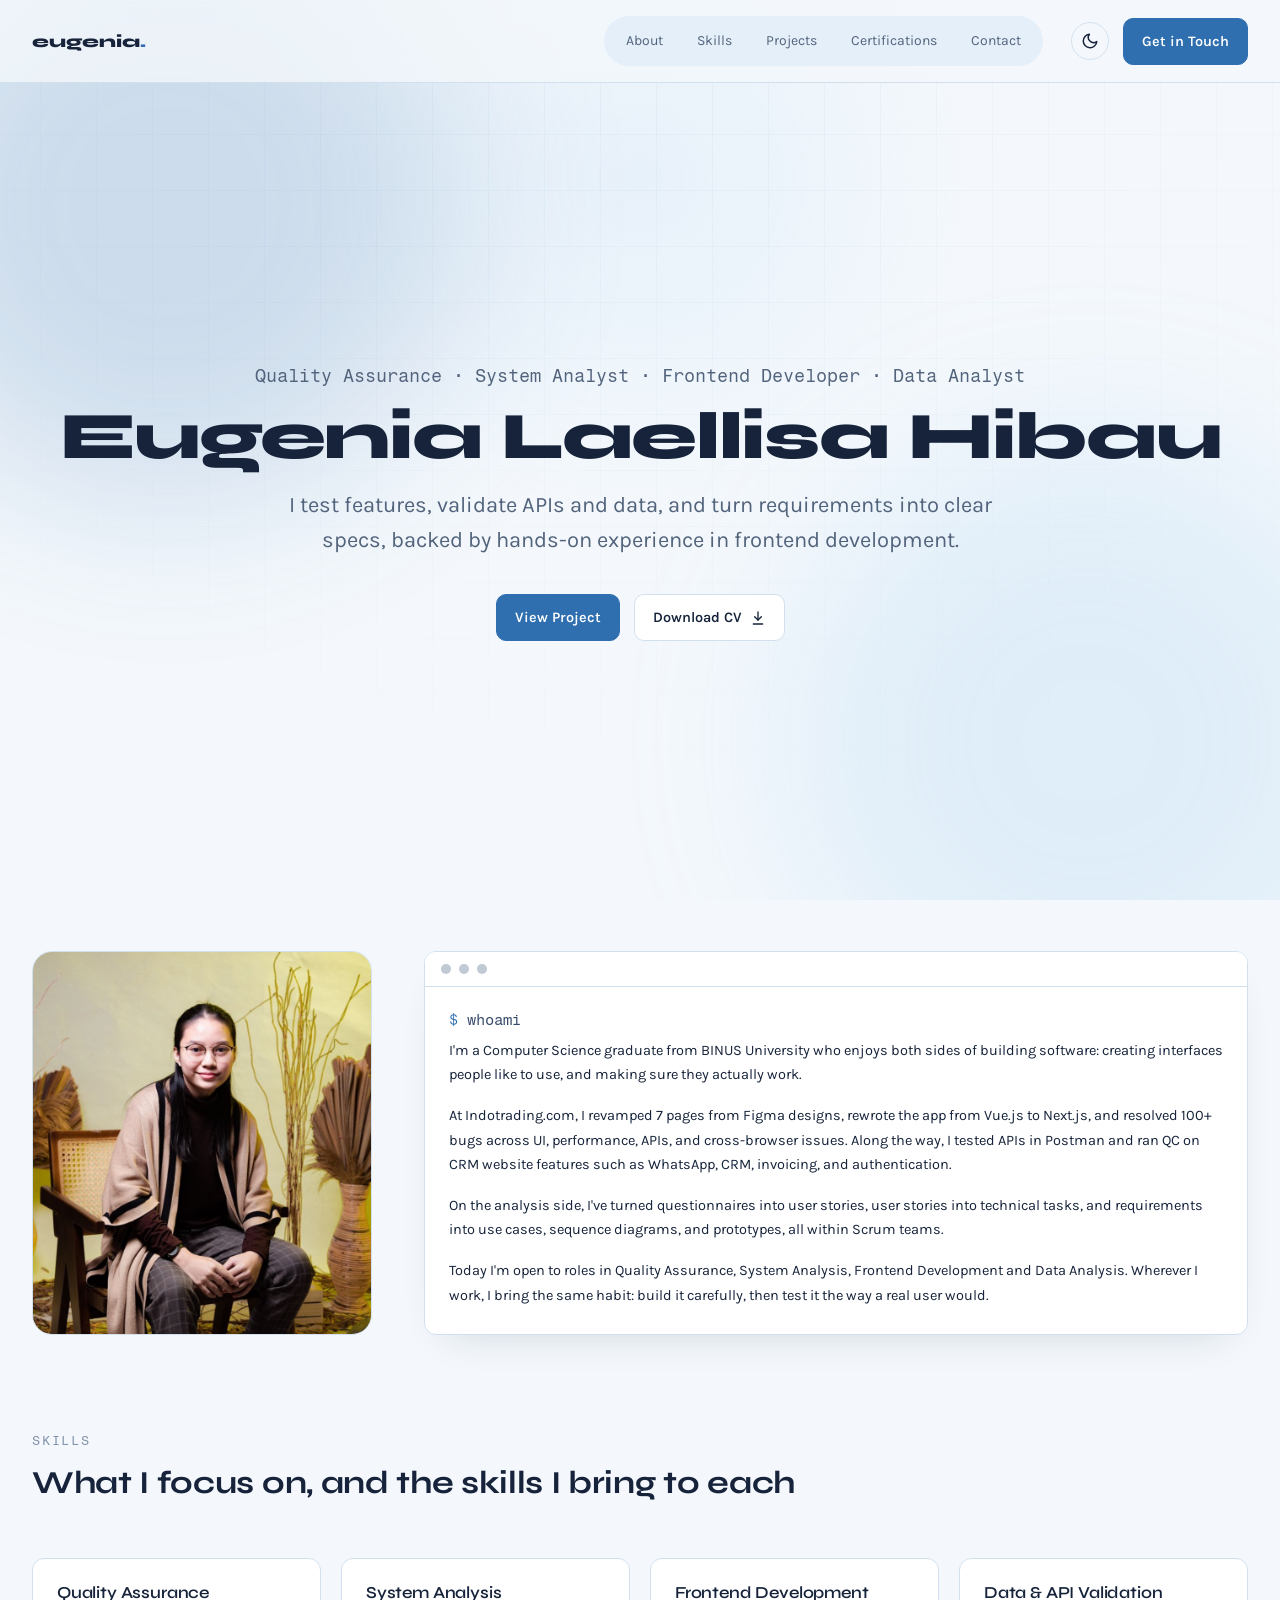
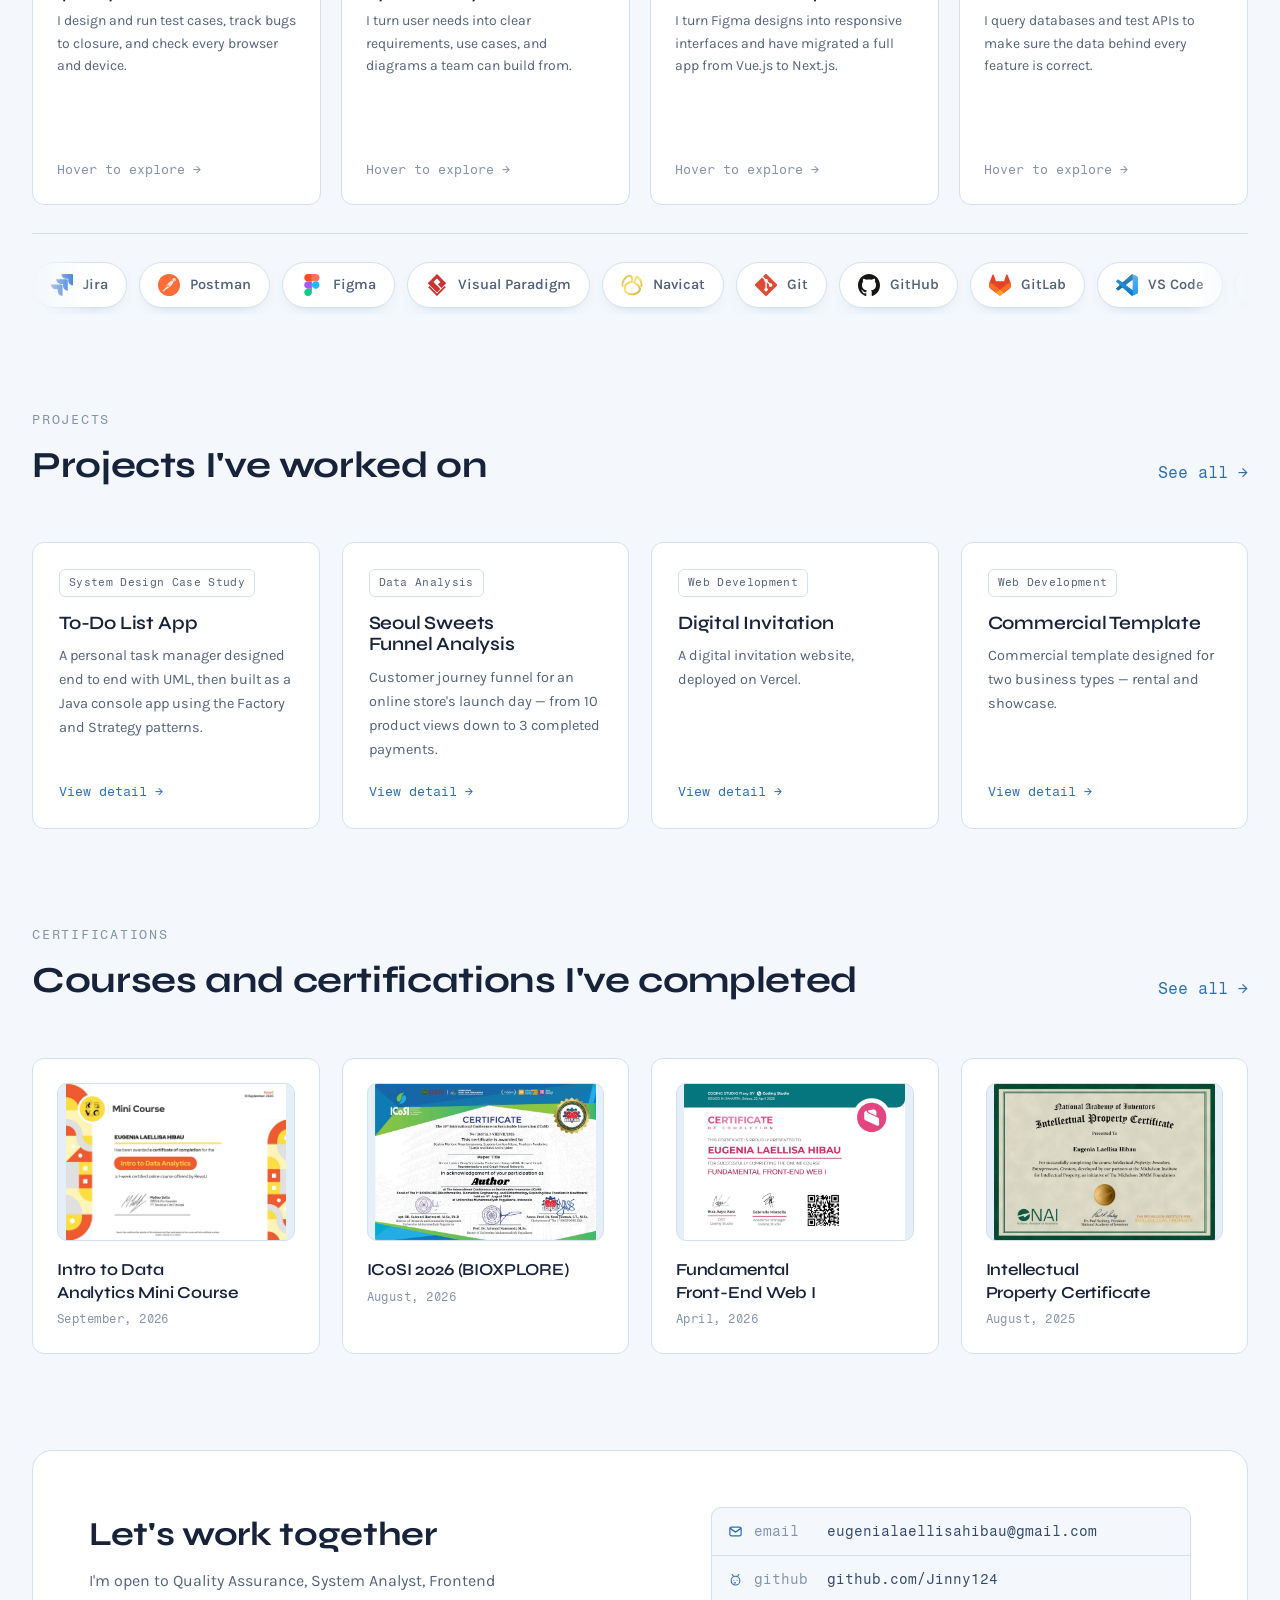
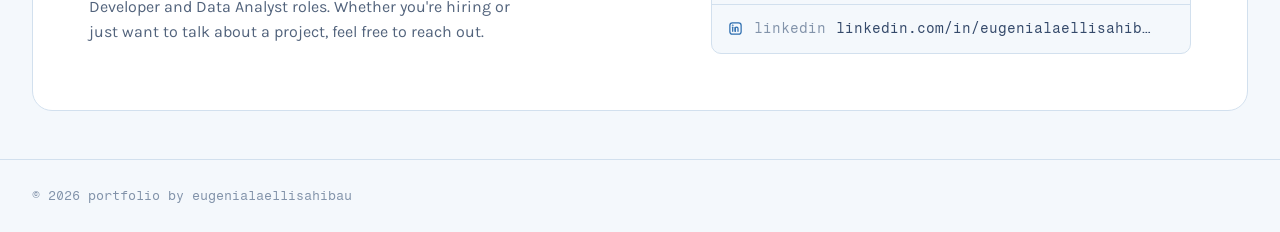
==== commit 5f84fc25: "fix: rapikan wrap baris role hero di mobile Teks role ("Quality Assurance · System Analyst · ...") k" ====
--- a/index.html
+++ b/index.html
@@ -134,8 +134,8 @@
 
           <div class="container hero-inner">
             <p class="hero-roles">
-              Quality Assurance &middot; System Analyst &middot; Frontend Developer &middot;
-              Data Analyst
+              Quality&nbsp;Assurance &middot;&nbsp;System&nbsp;Analyst &middot;&nbsp;Frontend&nbsp;Developer
+              &middot;&nbsp;Data&nbsp;Analyst
             </p>
 
             <!-- React Bits: SplitText, lalu GradientText pada kata terakhir.
--- a/css/layout.css
+++ b/css/layout.css
@@ -314,14 +314,17 @@
 }
 
 @media (max-width: 720px) {
-  /* nav.links (yang biasanya bawa margin-left: auto ini) hilang di lebar
-     ini, jadi tombol menu yang mengambil alih mendorong dirinya + nav-cta
-     ke kanan supaya logo tetap sendirian di kiri. */
   .nav-toggle {
     display: inline-flex;
-    margin-left: auto;
-  }
-
+    /* order 2, setelah nav-cta -- hamburger tampil di ujung kanan,
+       "Get in Touch" di sebelah kirinya. */
+    order: 2;
+  }
+
+  /* nav.links (yang biasanya bawa margin-left: auto ini) hilang di lebar
+     ini, jadi nav-cta -- sekarang item pertama grup kanan berkat order
+     di atas -- yang mengambil alih mendorong dirinya + hamburger ke
+     kanan supaya logo tetap sendirian di kiri. */
   /* Tombol hamburger baru ikut berebut ruang dengan tombol "Get in
      Touch" di baris sempit ini -- gap dikecilkan supaya labelnya tetap
      satu baris, tidak sampai perlu mengecilkan fontnya. */
@@ -330,6 +333,8 @@
   }
 
   .nav-cta {
+    order: 1;
+    margin-left: auto;
     gap: 10px;
   }
 
@@ -364,6 +369,28 @@
     border-radius: var(--radius-s);
     text-align: left;
   }
+
+  /* Tombol ganti tema dipindah ke sini oleh js/navmenu.js (bukan
+     elemen baru) -- diberi jarak dan garis pemisah dari tautan di
+     atasnya, tetap bentuk lingkaran aslinya tapi rata tengah. */
+  nav.links .theme-toggle {
+    width: auto;
+    height: auto;
+    margin-top: 10px;
+    padding: 14px 14px 0;
+    border: none;
+    border-top: 1px solid var(--border);
+    border-radius: 0;
+    justify-content: center;
+    gap: 8px;
+    color: var(--text-muted);
+  }
+
+  nav.links .theme-toggle::after {
+    content: 'Switch theme';
+    font-size: 13.5px;
+    font-weight: 600;
+  }
 }
 
 /* ---------------- hero ---------------- */
@@ -420,12 +447,24 @@
   white-space: nowrap;
 }
 
-/* Di HP, satu baris berarti huruf sekecil ±19px. Lebih baik nama
-   turun baris dengan ukuran yang tetap tampil sebagai judul. */
+/* Di HP, satu baris berarti huruf sekecil ±19px. Lebih baik nama turun
+   baris dengan ukuran yang tetap tampil sebagai judul. Pecahnya
+   dipaksa lewat .hero-name-line1/.hero-name-line2 (dipasang
+   js/main.js), bukan word-wrap bawaan browser -- di lebar-lebar
+   tertentu itu malah jatuh jadi "Eugenia" / "Laellisa Hibau" atau tiga
+   baris satu kata, bukan "Eugenia Laellisa" / "Hibau" yang diinginkan. */
+.hero-name-line1 {
+  white-space: nowrap;
+}
+
 @media (max-width: 640px) {
   .hero h1 {
-    font-size: 38.4px;
+    font-size: 27px;
     white-space: normal;
+  }
+
+  .hero-name-line2 {
+    display: block;
   }
 }
 
--- a/css/sections.css
+++ b/css/sections.css
@@ -247,33 +247,6 @@
   visibility: hidden;
 }
 
-/* Di mobile gak ada hover, jadi .skill-list (yang normalnya cuma
-   muncul saat di-hover) ditampilkan langsung di bawah .skill-desc,
-   dan label "Hover to explore" (gak relevan di touch) disembunyikan. */
-@media (max-width: 700px) {
-  .skill-body {
-    display: block;
-  }
-
-  .skill-list {
-    position: static;
-    opacity: 1;
-    visibility: visible;
-    margin-top: 14px;
-  }
-
-  .skill-count {
-    display: none;
-  }
-
-  /* bulatan centang aslinya didesain di atas background accent (state
-     hover) -- di mobile card-nya tetap warna netral, jadi bulatannya
-     perlu diberi warna sendiri supaya tetap kelihatan. */
-  .skill-list li::before {
-    background-color: var(--accent);
-  }
-}
-
 /* satu baris ringkas di bawah keempat kartu, bukan diulang per kartu */
 .toolbox-strip {
   display: flex;
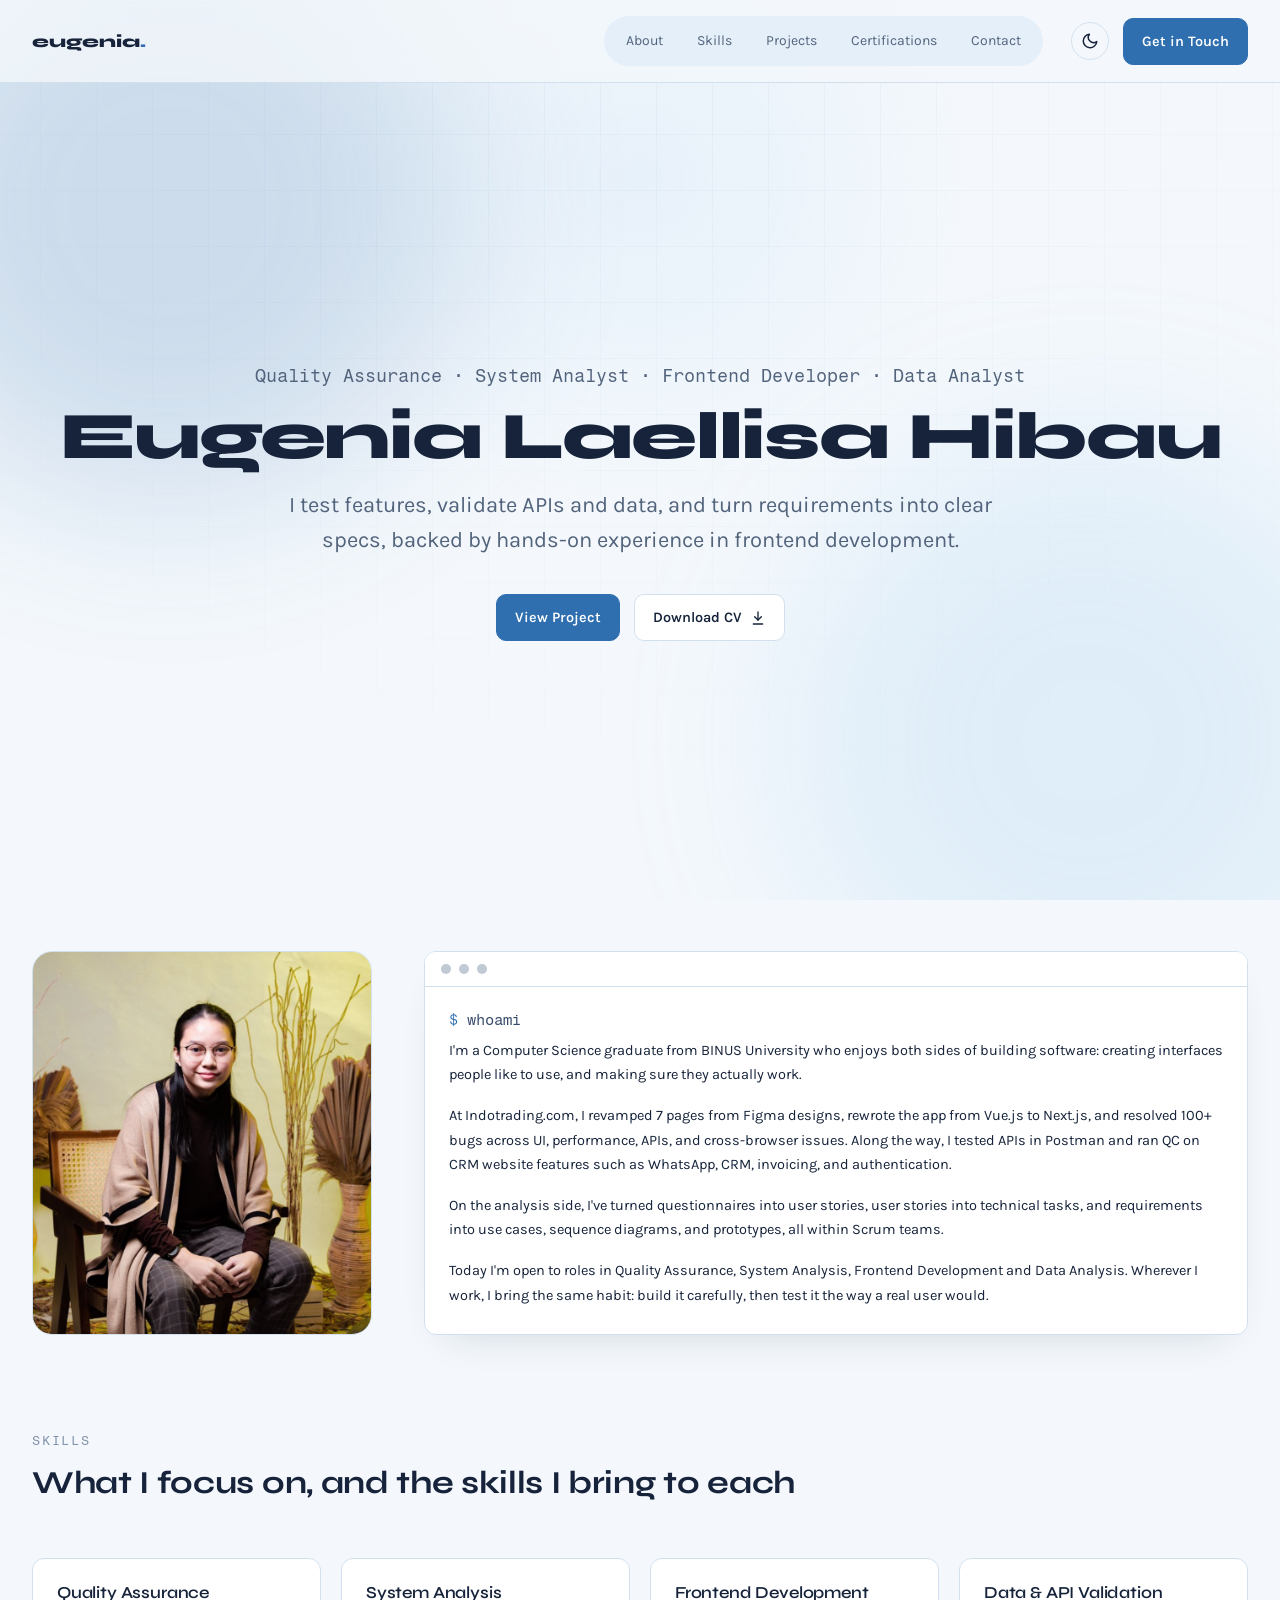
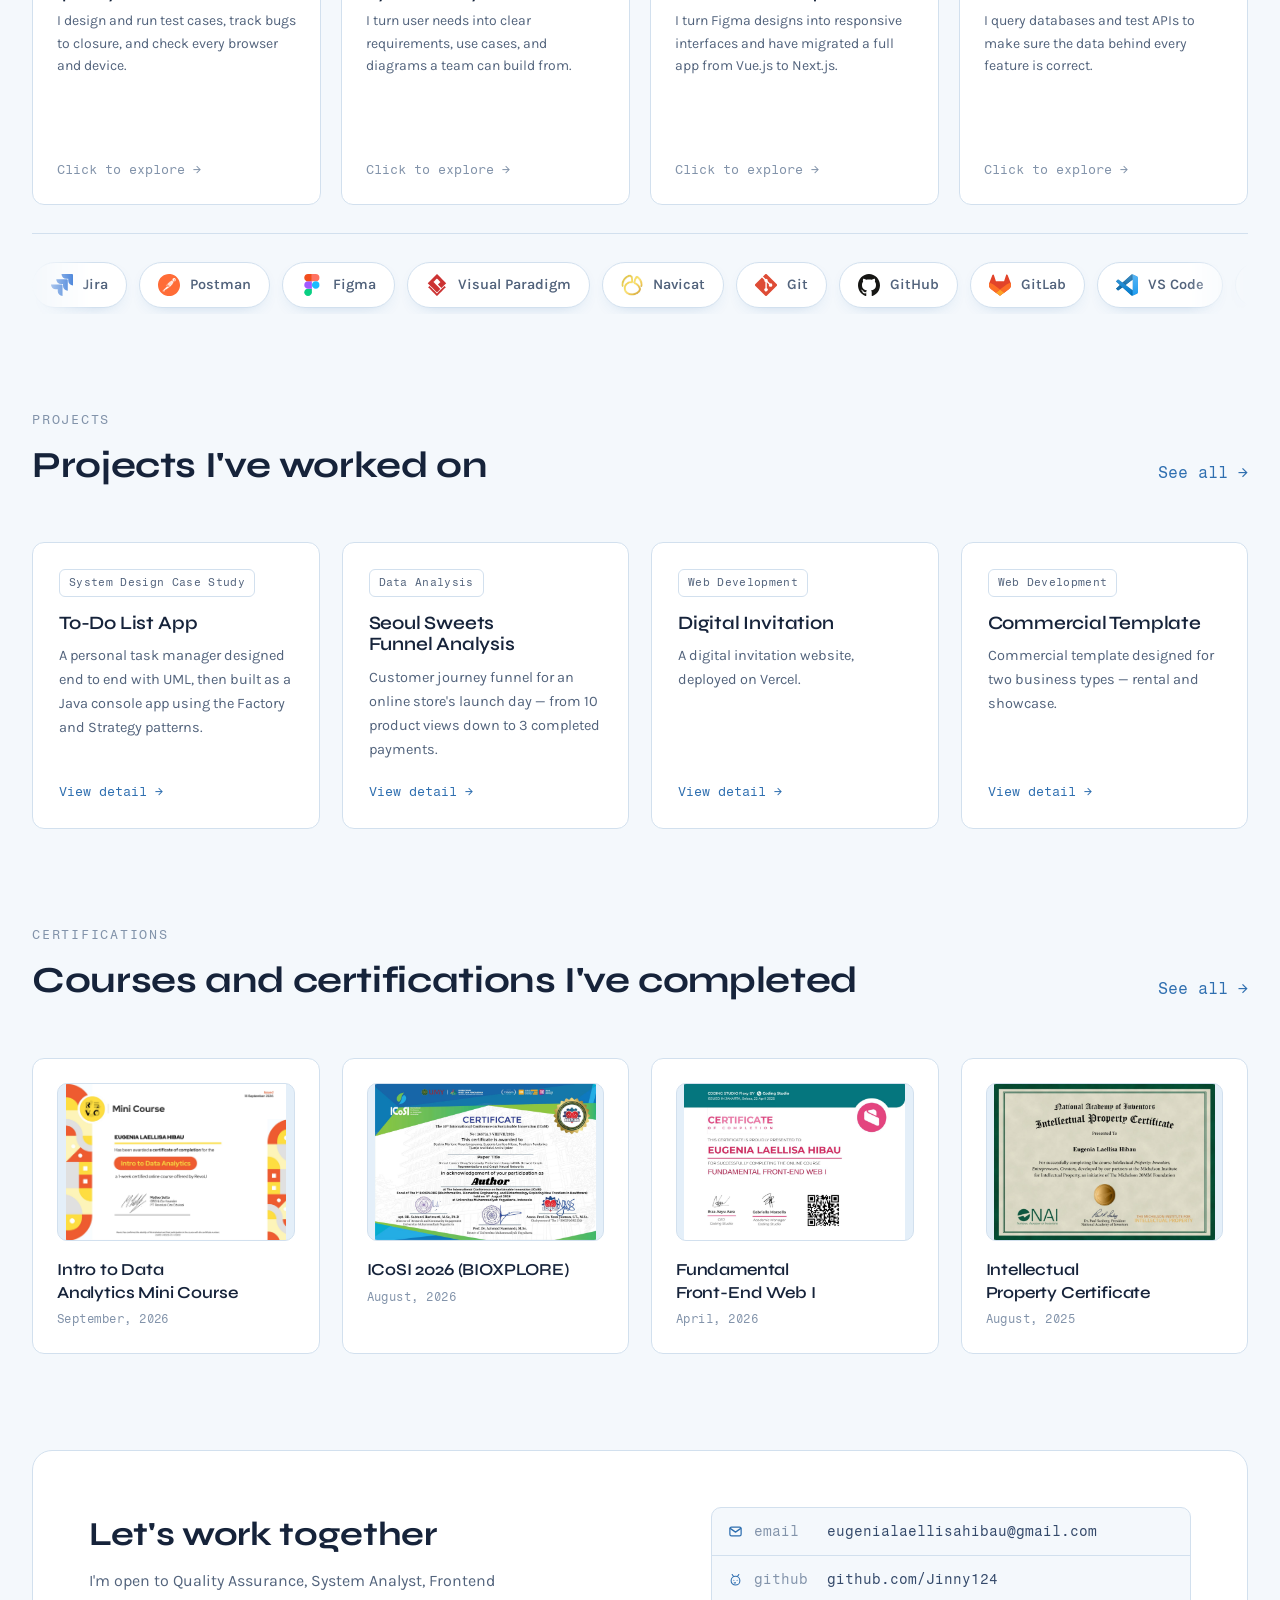
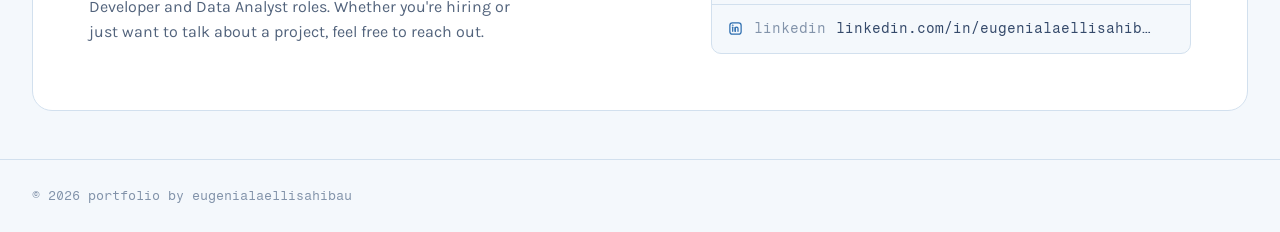
==== commit f0ea975b: "feat: ganti trigger kartu skill dari hover jadi klik/tap Daftar keahlian di tiap kartu Skills sebelu" ====
--- a/index.html
+++ b/index.html
@@ -261,7 +261,7 @@
                     <li>Cross-browser testing</li>
                   </ul>
                 </div>
-                <span class="skill-count">Hover to explore &rarr;</span>
+                <span class="skill-count">Click to explore &rarr;</span>
               </div>
 
               <div
@@ -285,7 +285,7 @@
                     <li>UI prototyping</li>
                   </ul>
                 </div>
-                <span class="skill-count">Hover to explore &rarr;</span>
+                <span class="skill-count">Click to explore &rarr;</span>
               </div>
 
               <div
@@ -309,7 +309,7 @@
                     <li>Bootstrap</li>
                   </ul>
                 </div>
-                <span class="skill-count">Hover to explore &rarr;</span>
+                <span class="skill-count">Click to explore &rarr;</span>
               </div>
 
               <div
@@ -333,7 +333,7 @@
                     <li>Data visualization</li>
                   </ul>
                 </div>
-                <span class="skill-count">Hover to explore &rarr;</span>
+                <span class="skill-count">Click to explore &rarr;</span>
               </div>
             </div>
 
--- a/css/layout.css
+++ b/css/layout.css
@@ -458,6 +458,13 @@
 }
 
 @media (max-width: 640px) {
+  /* 15px (di bawah batas bawah clamp-nya, 16px) supaya baris role pecah
+     rapi jadi 2 baris -- "Quality Assurance · System Analyst" /
+     "· Frontend Developer · Data Analyst" -- bukan 3 baris timpang. */
+  .hero-roles {
+    font-size: 15px;
+  }
+
   .hero h1 {
     font-size: 27px;
     white-space: normal;
--- a/css/sections.css
+++ b/css/sections.css
@@ -147,14 +147,15 @@
 }
 
 /* skin di atas .card-spotlight milik React Bits. Warna kartu berpindah ke
-   solid accent saat di-hover -- transition di sini, nilai akhirnya di
-   blok :hover di bawah. */
+   solid accent saat diklik (lihat js/main.js, toggle class "is-active") --
+   transition di sini, nilai akhirnya di blok .is-active di bawah. */
 .skill-card {
   padding: 24px;
+  cursor: pointer;
   transition: background 0.25s ease, border-color 0.25s ease, color 0.25s ease;
 }
 
-.skill-card:hover {
+.skill-card.is-active {
   border-color: var(--accent);
   background: var(--accent);
   color: var(--on-accent);
@@ -190,13 +191,13 @@
   transition: opacity 0.2s ease;
 }
 
-.skill-card:hover .skill-desc {
+.skill-card.is-active .skill-desc {
   opacity: 0;
   visibility: hidden;
 }
 
-/* Daftar keahlian bercentang, cuma tampil saat kartu di-hover -- lihat
-   .skill-card:hover .skill-list di bawah. Tanda centang dibuat lewat
+/* Daftar keahlian bercentang, cuma tampil saat kartu diklik -- lihat
+   .skill-card.is-active .skill-list di bawah. Tanda centang dibuat lewat
    ::before, bukan <svg> per item, supaya markup-nya tetap teks polos. */
 .skill-list {
   display: flex;
@@ -211,7 +212,7 @@
   transition: opacity 0.2s ease;
 }
 
-.skill-card:hover .skill-list {
+.skill-card.is-active .skill-list {
   opacity: 1;
   visibility: visible;
 }
@@ -243,7 +244,7 @@
   color: var(--text-dim);
 }
 
-.skill-card:hover .skill-count {
+.skill-card.is-active .skill-count {
   visibility: hidden;
 }
 
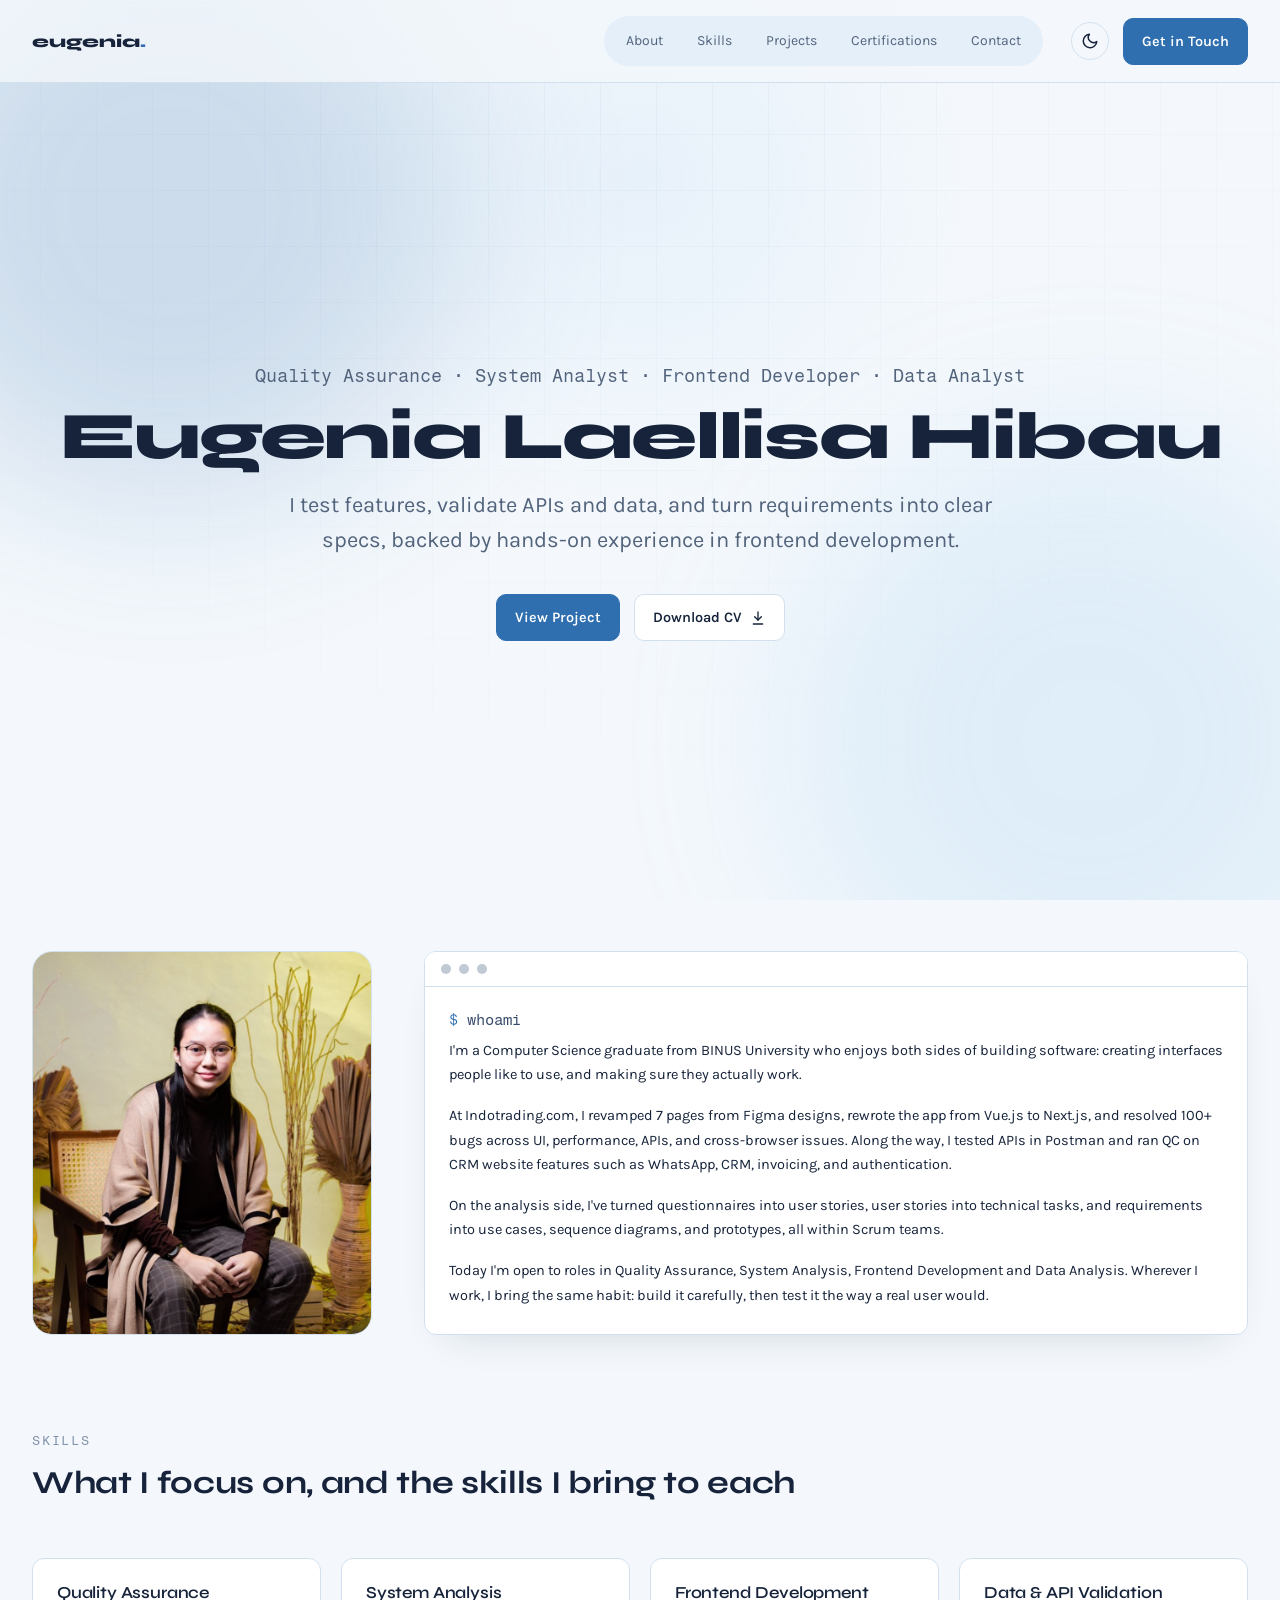
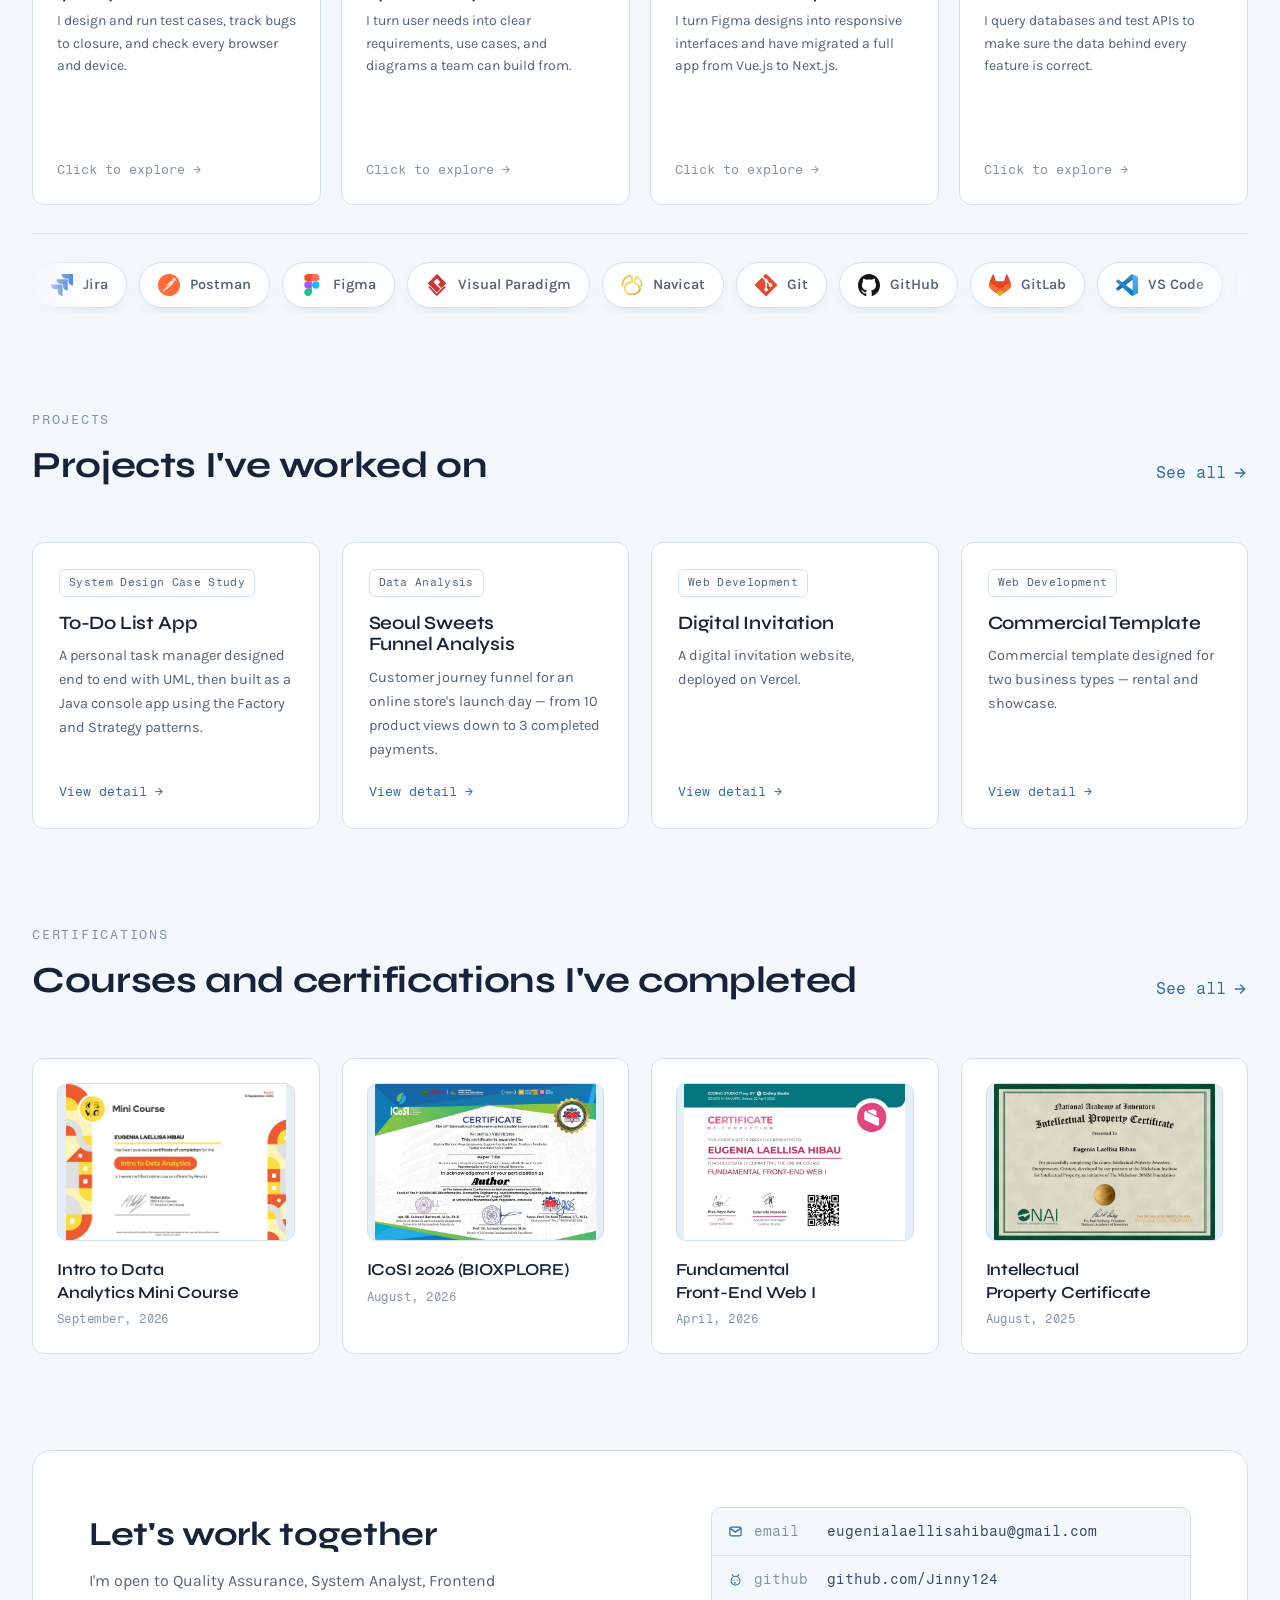
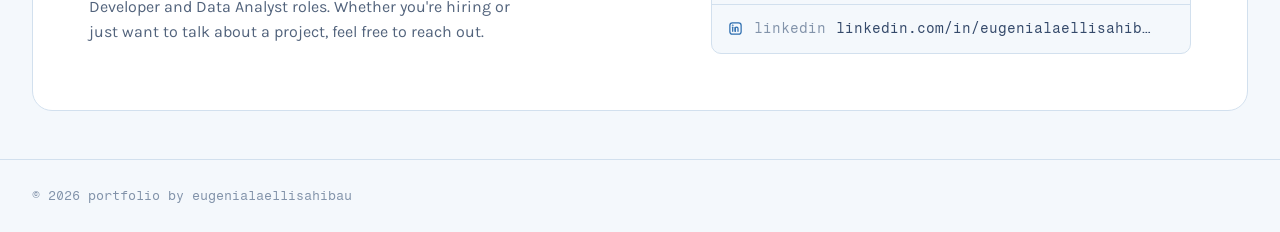
==== commit 779af597: "fix: ganti "See all" jadi tombol panah bulat di mobile Section Projects dan Certifications: link "Se" ====
--- a/index.html
+++ b/index.html
@@ -388,7 +388,21 @@
                   <h2>Projects I've worked on</h2>
                 </div>
 
-                <a class="section-see-all" href="projects.html">See all &rarr;</a>
+                <a class="section-see-all" href="projects.html" aria-label="See all projects">
+                  <span class="section-see-all-label">See all</span>
+                  <svg
+                    class="section-see-all-icon"
+                    viewBox="0 0 24 24"
+                    fill="none"
+                    stroke="currentColor"
+                    stroke-width="2"
+                    stroke-linecap="round"
+                    stroke-linejoin="round"
+                    aria-hidden="true"
+                  >
+                    <path d="M5 12h14M13 6l6 6-6 6" />
+                  </svg>
+                </a>
               </div>
             </div>
 
@@ -489,7 +503,21 @@
                   <h2>Courses and certifications I've completed</h2>
                 </div>
 
-                <a class="section-see-all" href="certificates.html">See all &rarr;</a>
+                <a class="section-see-all" href="certificates.html" aria-label="See all certifications">
+                  <span class="section-see-all-label">See all</span>
+                  <svg
+                    class="section-see-all-icon"
+                    viewBox="0 0 24 24"
+                    fill="none"
+                    stroke="currentColor"
+                    stroke-width="2"
+                    stroke-linecap="round"
+                    stroke-linejoin="round"
+                    aria-hidden="true"
+                  >
+                    <path d="M5 12h14M13 6l6 6-6 6" />
+                  </svg>
+                </a>
               </div>
             </div>
 
--- a/css/sections.css
+++ b/css/sections.css
@@ -529,10 +529,45 @@
   text-decoration: underline;
 }
 
+.section-see-all-icon {
+  width: 16px;
+  height: 16px;
+}
+
+/* Di layar sempit, judulnya bisa 2 baris -- "See all" teks diganti
+   tombol bulat berisi panah saja, rata atas dengan judul, supaya baris
+   judul+tombol tidak perlu ditumpuk vertikal. */
 @media (max-width: 560px) {
   .section-head-row {
-    flex-direction: column;
     align-items: flex-start;
+  }
+
+  .section-see-all {
+    align-items: flex-start;
+    margin-top: 2px;
+  }
+
+  .section-see-all-label {
+    display: none;
+  }
+
+  .section-see-all-icon {
+    display: block;
+    width: 40px;
+    height: 40px;
+    padding: 11px;
+    border: 1px solid var(--border);
+    border-radius: 50%;
+    box-sizing: border-box;
+    color: var(--accent);
+  }
+
+  .section-see-all:hover .section-see-all-icon {
+    border-color: var(--accent);
+  }
+
+  .section-see-all:hover {
+    text-decoration: none;
   }
 }
 
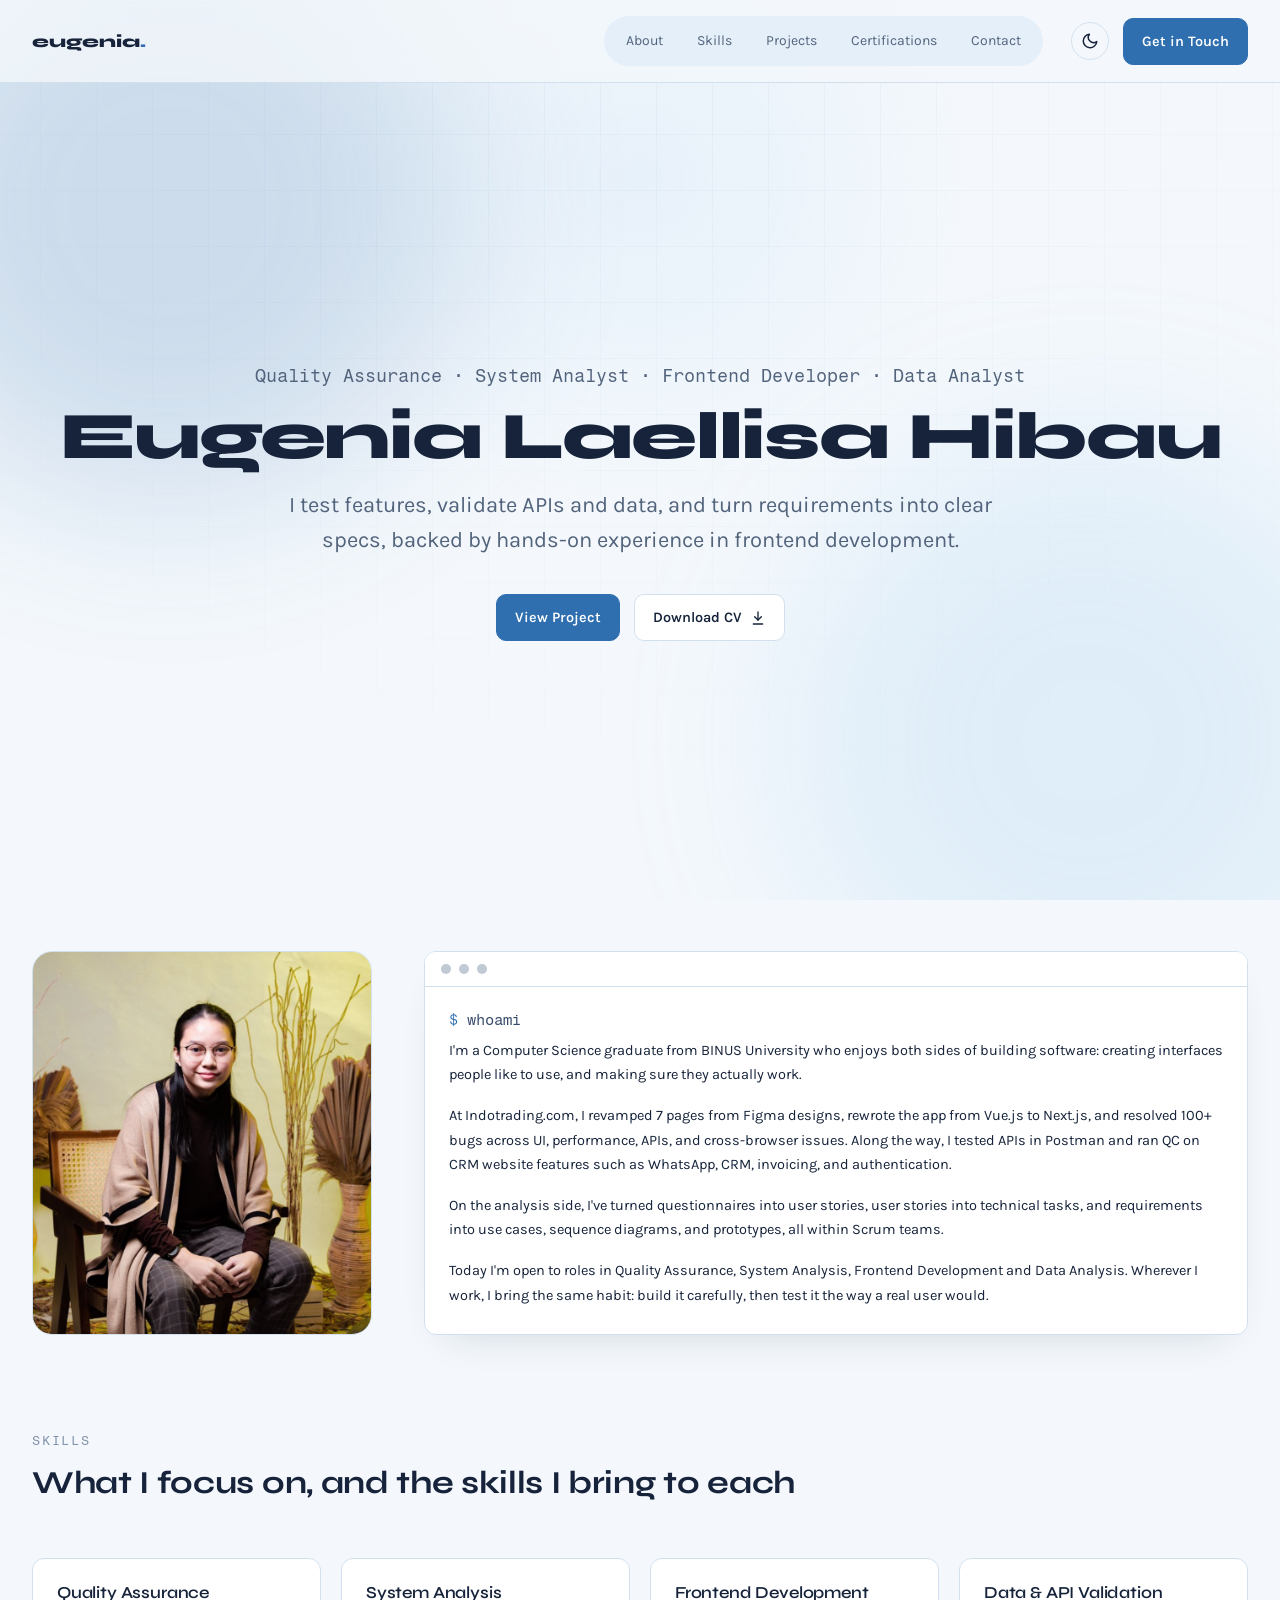
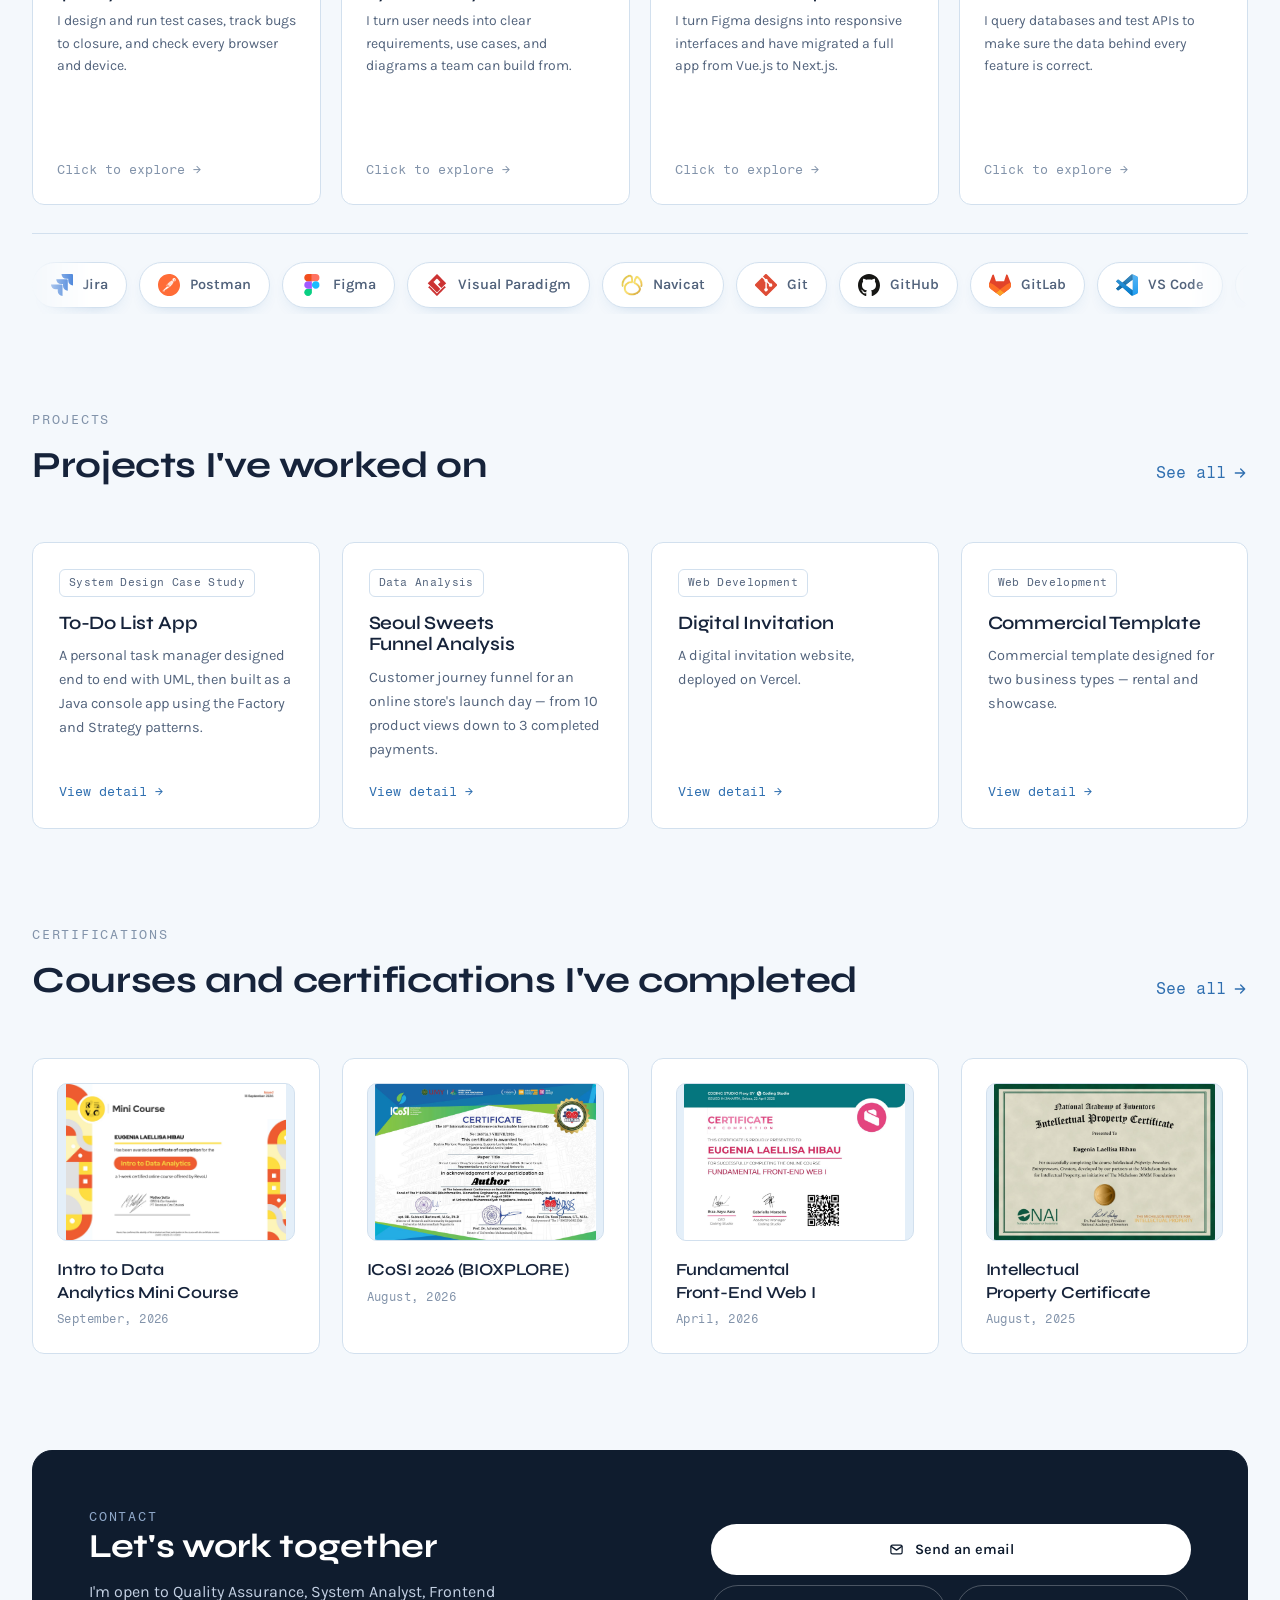
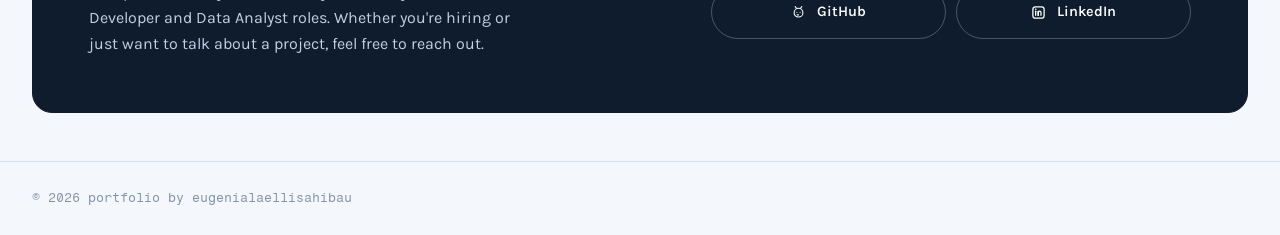
==== commit 51382567: "feat: terapkan tema gelap kartu kontak ke desktop juga Kartu kontak gelap + tombol (Send an email, G" ====
--- a/index.html
+++ b/index.html
@@ -639,6 +639,7 @@
           <div class="container">
             <div class="contact-card" data-animated-content>
               <div>
+                <div class="kicker contact-kicker">Contact</div>
                 <!-- React Bits: GradientText -->
                 <h2>Let's work <span id="grad-terhubung">together</span></h2>
                 <p>
@@ -651,7 +652,11 @@
               <!-- Melanjutkan gaya "$ kontak --email" yang tadinya ada di sini
                    sebagai baris statis; sekarang tiga barisnya langsung tautan. -->
               <div class="term-box">
-                <a class="term-row" href="mailto:eugenialaellisahibau@gmail.com">
+                <a
+                  class="term-row"
+                  href="mailto:eugenialaellisahibau@gmail.com"
+                  aria-label="Email: eugenialaellisahibau@gmail.com"
+                >
                   <svg
                     viewBox="0 0 24 24"
                     fill="none"
@@ -668,7 +673,13 @@
                   <span class="value">eugenialaellisahibau@gmail.com</span>
                   <span class="arrow" aria-hidden="true">&rarr;</span>
                 </a>
-                <a class="term-row" href="https://github.com/Jinny124" target="_blank" rel="noopener">
+                <a
+                  class="term-row"
+                  href="https://github.com/Jinny124"
+                  target="_blank"
+                  rel="noopener"
+                  aria-label="GitHub: github.com/Jinny124"
+                >
                   <svg
                     viewBox="0 0 24 24"
                     fill="none"
@@ -693,6 +704,7 @@
                   href="https://www.linkedin.com/in/eugenialaellisahibau"
                   target="_blank"
                   rel="noopener"
+                  aria-label="LinkedIn: linkedin.com/in/eugenialaellisahibau"
                 >
                   <svg
                     viewBox="0 0 24 24"
--- a/css/layout.css
+++ b/css/layout.css
@@ -522,6 +522,22 @@
   color: var(--text-muted);
 }
 
+/* Di HP, clamp() di atas sudah mentok ke batas bawahnya (27.2px) --
+   terlalu besar untuk "Projects I've worked on" muat satu baris, dan
+   untuk judul Certifications malah jatuh 3 baris timpang. Diturunkan
+   khusus per section supaya pecahnya rapi: Projects 1 baris,
+   Certifications 2 baris ("Courses and certifications" /
+   "I've completed"). */
+@media (max-width: 480px) {
+  #proyek .section-head h2 {
+    font-size: 21px;
+  }
+
+  #sertifikat .section-head h2 {
+    font-size: 19px;
+  }
+}
+
 /* ---------------- footer ---------------- */
 
 footer {
--- a/css/sections.css
+++ b/css/sections.css
@@ -737,6 +737,105 @@
   opacity: 1;
 }
 
+/* Kartu kontak gelap bergaya CTA, bukan daftar "$ kontak --email" ala
+   terminal. Baris email/github/linkedin yang sama dipakai ulang, cuma
+   field/value teksnya disembunyikan dan diganti label pendek lewat
+   ::after supaya HTML-nya tidak usah didobel. */
+.contact-card {
+  background: #0f1c2e;
+  border-color: #0f1c2e;
+}
+
+.contact-kicker {
+  display: block;
+  color: #8fa8c9;
+}
+
+.contact-card h2 {
+  color: #fff;
+}
+
+.contact-card p {
+  color: #c3d0e3;
+}
+
+.term-box {
+  display: grid;
+  grid-template-columns: 1fr 1fr;
+  gap: 10px;
+  background: none;
+  border: none;
+}
+
+.contact-card .term-row {
+  justify-content: center;
+  border-bottom: none;
+  border-radius: 999px;
+  padding: 14px 18px;
+}
+
+/* baris pertama (email) -- pil putih, selebar 2 kolom */
+.contact-card .term-row:nth-child(1) {
+  grid-column: 1 / -1;
+  background: #fff;
+  color: #0f1c2e;
+}
+
+.contact-card .term-row:nth-child(1) svg {
+  color: #0f1c2e;
+}
+
+/* github + linkedin -- pil bergaris, berdampingan */
+.contact-card .term-row:nth-child(2),
+.contact-card .term-row:nth-child(3) {
+  background: transparent;
+  border: 1px solid rgba(255, 255, 255, 0.25);
+  color: #fff;
+}
+
+.contact-card .term-row:nth-child(2) svg,
+.contact-card .term-row:nth-child(3) svg {
+  color: #fff;
+}
+
+.contact-card .term-row:nth-child(1):hover,
+.contact-card .term-row:nth-child(1):focus-visible {
+  background: #fff;
+  color: #0f1c2e;
+}
+
+.contact-card .term-row:nth-child(2):hover,
+.contact-card .term-row:nth-child(2):focus-visible,
+.contact-card .term-row:nth-child(3):hover,
+.contact-card .term-row:nth-child(3):focus-visible {
+  background: transparent;
+  color: #fff;
+}
+
+.term-row .field,
+.term-row .value,
+.term-row .arrow {
+  display: none;
+}
+
+.term-row::after {
+  font-family: var(--font-body);
+  font-size: 14.5px;
+  font-weight: 600;
+}
+
+.term-row:nth-child(1)::after {
+  content: 'Send an email';
+}
+
+.term-row:nth-child(2)::after {
+  content: 'GitHub';
+}
+
+.term-row:nth-child(3)::after {
+  content: 'LinkedIn';
+}
+
 /* ---------------- lightbox sertifikat ---------------- */
 
 .lightbox {
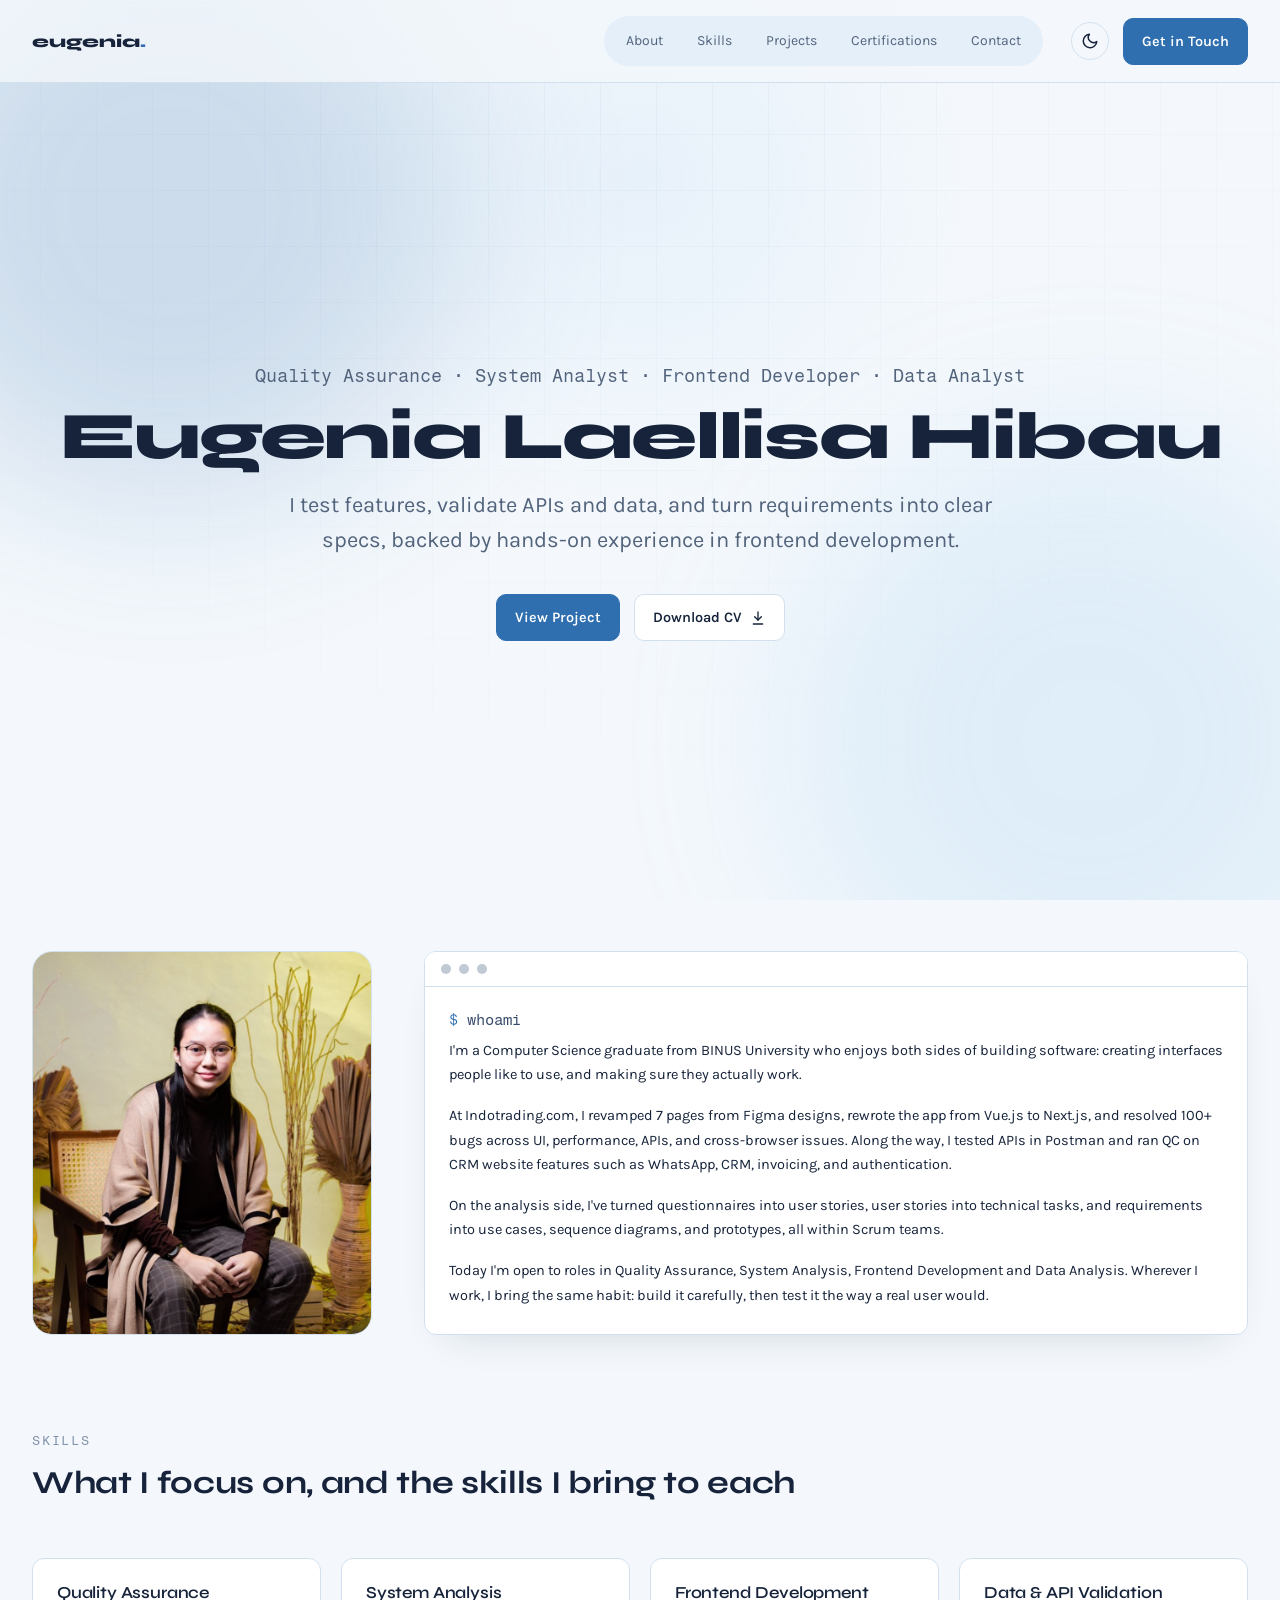
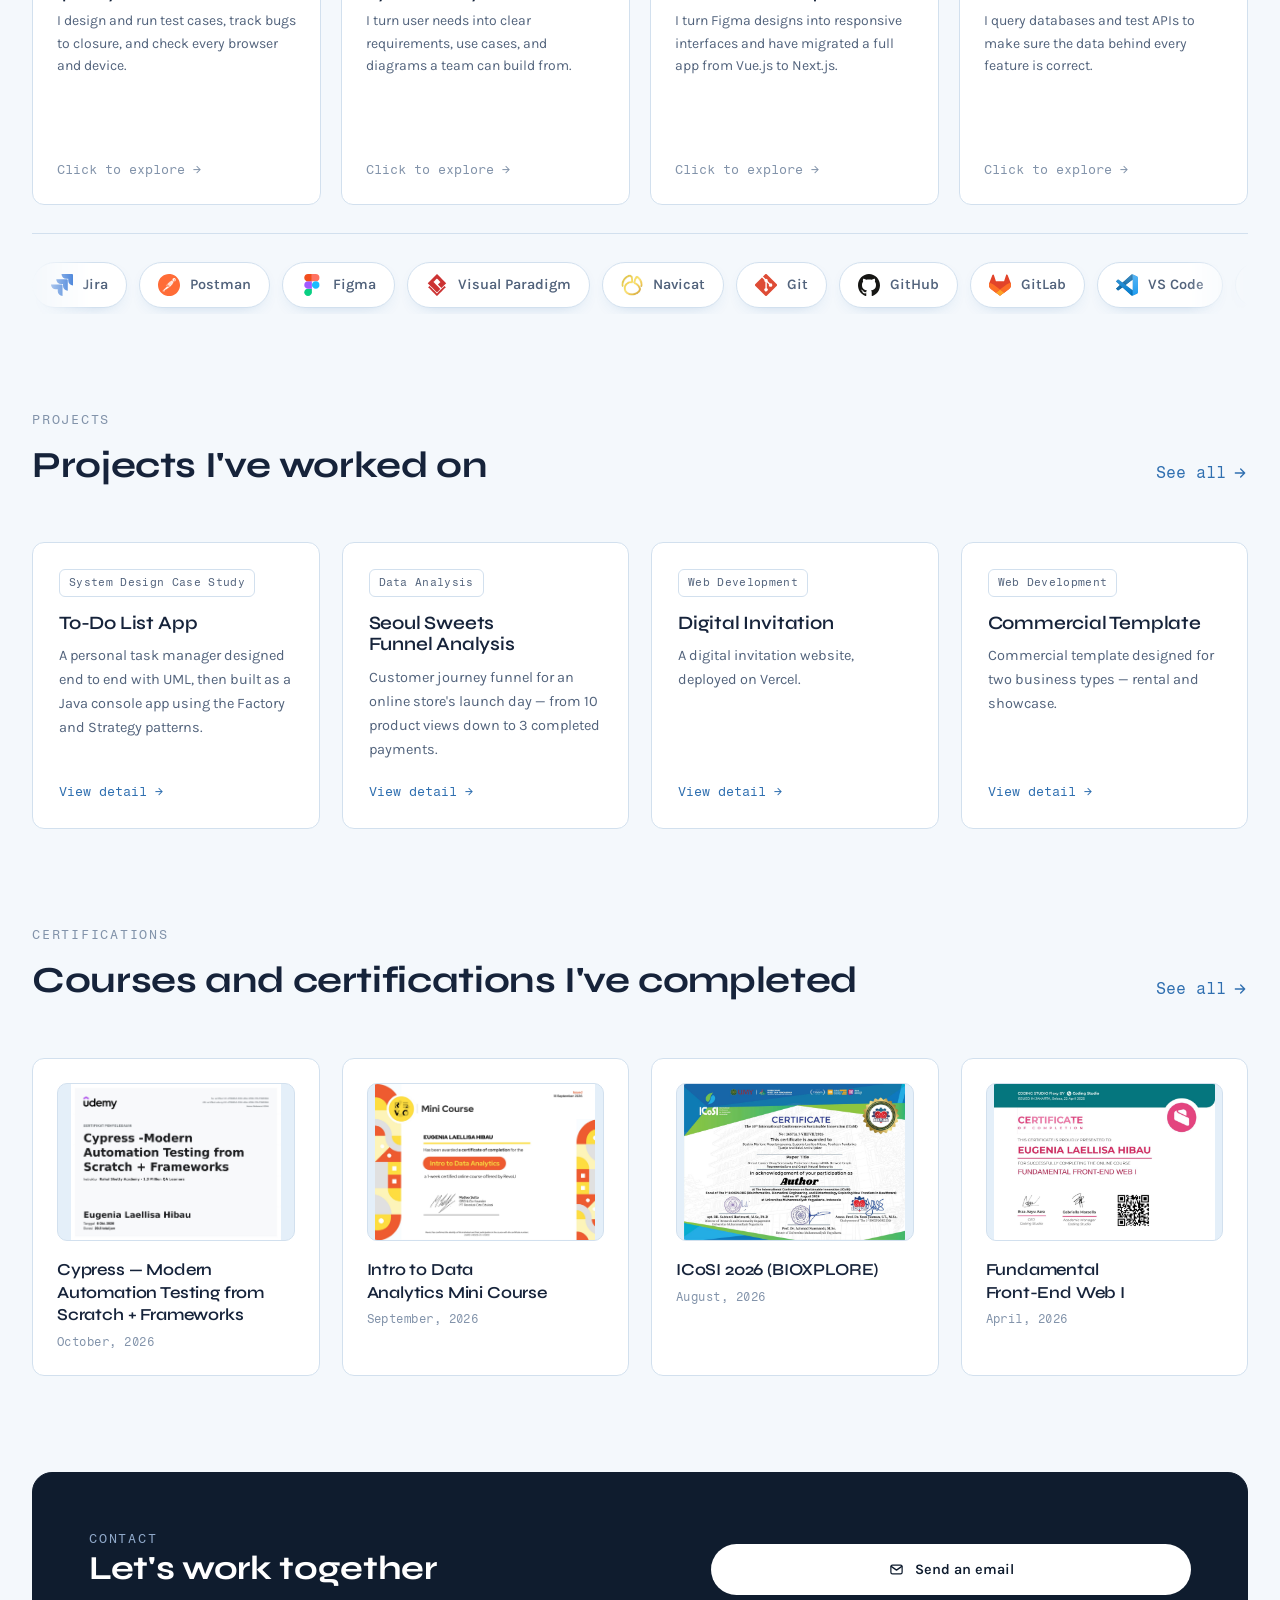
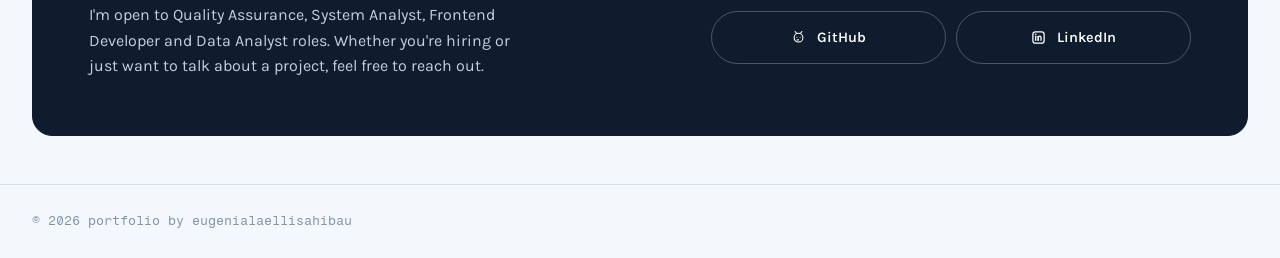
==== commit 5c90aa56: "feat: tambah sertifikat Cypress Automation Testing di section certifications" ====
--- a/index.html
+++ b/index.html
@@ -540,6 +540,31 @@
                 <button
                   type="button"
                   class="cert-thumb"
+                  data-full="assets/sertifikat/udemy-cypress-automation-testing.jpg"
+                  data-title="Sertifikat Cypress: Modern Automation Testing from Scratch + Frameworks dari Udemy"
+                >
+                  <img
+                    src="assets/sertifikat/udemy-cypress-automation-testing.jpg"
+                    alt="Sertifikat Cypress: Modern Automation Testing from Scratch + Frameworks dari Udemy"
+                    loading="lazy"
+                    decoding="async"
+                  />
+                </button>
+
+                <h3 class="cert-title">Cypress &mdash; Modern Automation Testing from Scratch + Frameworks</h3>
+                <p class="cert-date">October, 2026</p>
+              </article>
+
+              <article
+                class="card-spotlight cert-card"
+                data-animated-content
+                data-ac-delay="0.06"
+                data-spotlight
+                data-tilt
+              >
+                <button
+                  type="button"
+                  class="cert-thumb"
                   data-full="assets/sertifikat/revou-intro-data-analytics.jpg"
                   data-title="Certificate of Completion: Intro to Data Analytics dari RevoU"
                 >
@@ -558,7 +583,7 @@
               <article
                 class="card-spotlight cert-card"
                 data-animated-content
-                data-ac-delay="0.06"
+                data-ac-delay="0.12"
                 data-spotlight
                 data-tilt
               >
@@ -583,7 +608,7 @@
               <article
                 class="card-spotlight cert-card"
                 data-animated-content
-                data-ac-delay="0.12"
+                data-ac-delay="0.18"
                 data-spotlight
                 data-tilt
               >
@@ -603,31 +628,6 @@
 
                 <h3 class="cert-title">Fundamental Front-End Web I</h3>
                 <p class="cert-date">April, 2026</p>
-              </article>
-
-              <article
-                class="card-spotlight cert-card"
-                data-animated-content
-                data-ac-delay="0.18"
-                data-spotlight
-                data-tilt
-              >
-                <button
-                  type="button"
-                  class="cert-thumb"
-                  data-full="assets/sertifikat/nai-intellectual-property.jpg"
-                  data-title="Sertifikat Intellectual Property dari National Academy of Inventors"
-                >
-                  <img
-                    src="assets/sertifikat/nai-intellectual-property.jpg"
-                    alt="Sertifikat Intellectual Property dari National Academy of Inventors"
-                    loading="lazy"
-                    decoding="async"
-                  />
-                </button>
-
-                <h3 class="cert-title">Intellectual Property Certificate</h3>
-                <p class="cert-date">August, 2025</p>
               </article>
 
             </div>
--- a/css/sections.css
+++ b/css/sections.css
@@ -762,7 +762,8 @@
 .term-box {
   display: grid;
   grid-template-columns: 1fr 1fr;
-  gap: 10px;
+  row-gap: 16px;
+  column-gap: 10px;
   background: none;
   border: none;
 }
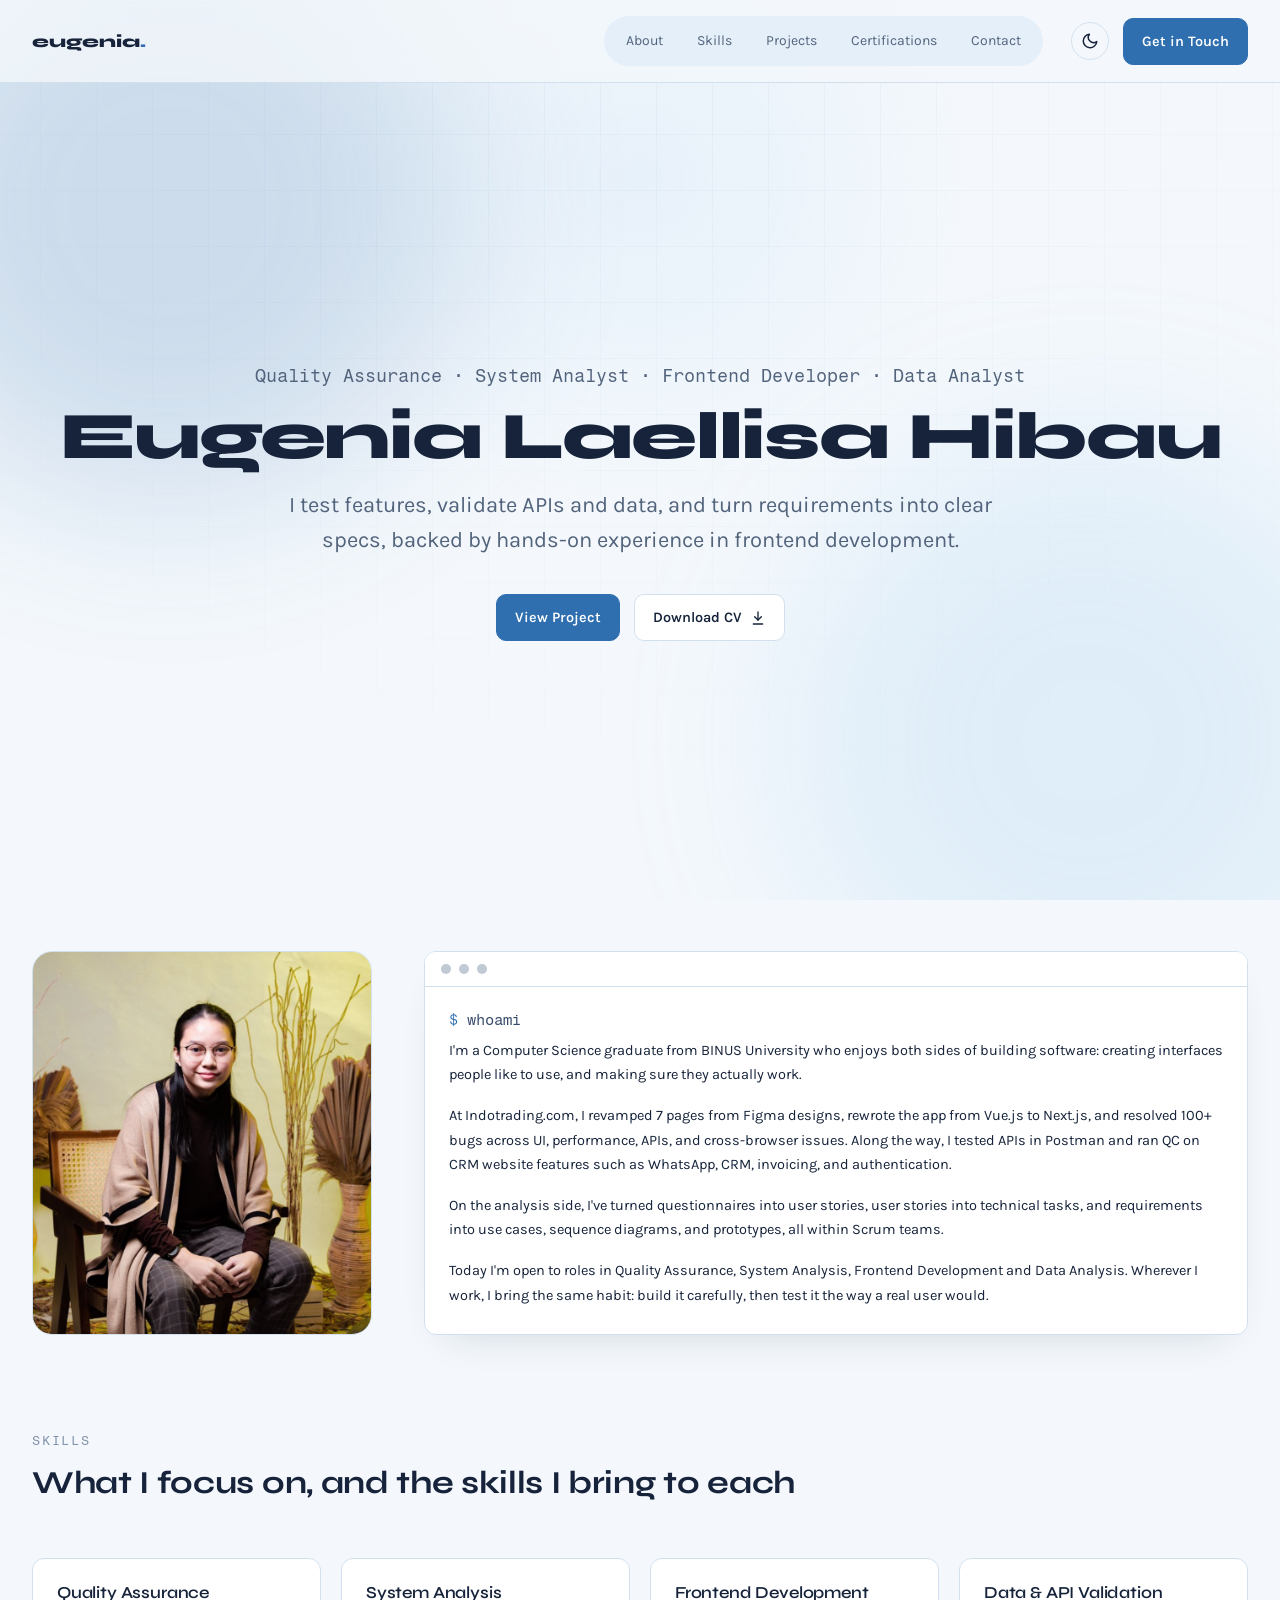
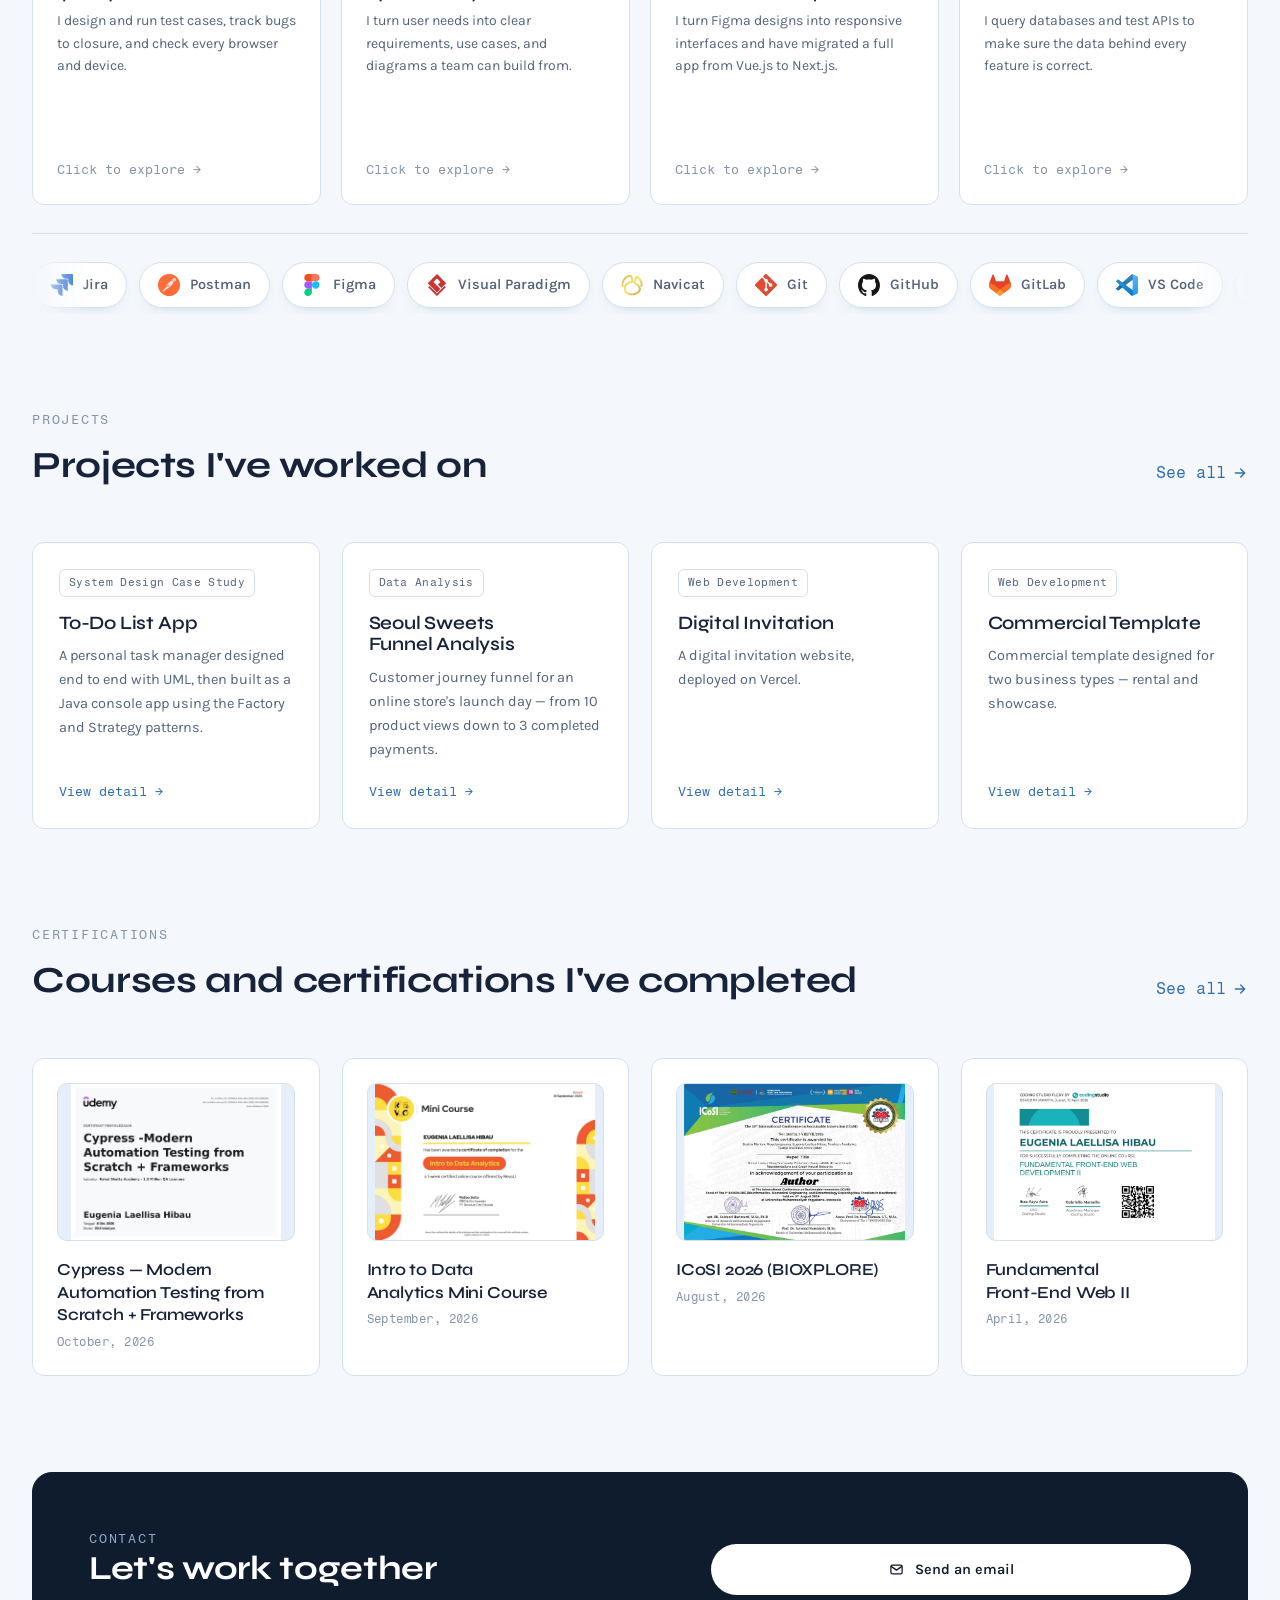
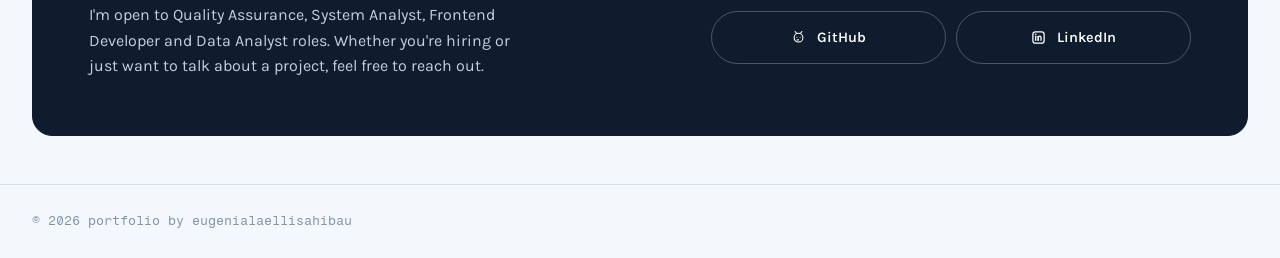
==== commit de9ba8fc: "Update portofolio terbaru" ====
--- a/index.html
+++ b/index.html
@@ -615,18 +615,18 @@
                 <button
                   type="button"
                   class="cert-thumb"
-                  data-full="assets/sertifikat/coding-studio-frontend-web-i.jpg"
-                  data-title="Sertifikat Fundamental Front-End Web I dari Coding Studio"
+                  data-full="assets/sertifikat/coding-studio-frontend-web-ii.jpg"
+                  data-title="Sertifikat Fundamental Front-End Web II dari Coding Studio"
                 >
                   <img
-                    src="assets/sertifikat/coding-studio-frontend-web-i.jpg"
-                    alt="Sertifikat Fundamental Front-End Web I dari Coding Studio"
+                    src="assets/sertifikat/coding-studio-frontend-web-ii.jpg"
+                    alt="Sertifikat Fundamental Front-End Web II dari Coding Studio"
                     loading="lazy"
                     decoding="async"
                   />
                 </button>
 
-                <h3 class="cert-title">Fundamental Front-End Web I</h3>
+                <h3 class="cert-title">Fundamental Front-End Web II</h3>
                 <p class="cert-date">April, 2026</p>
               </article>
 
